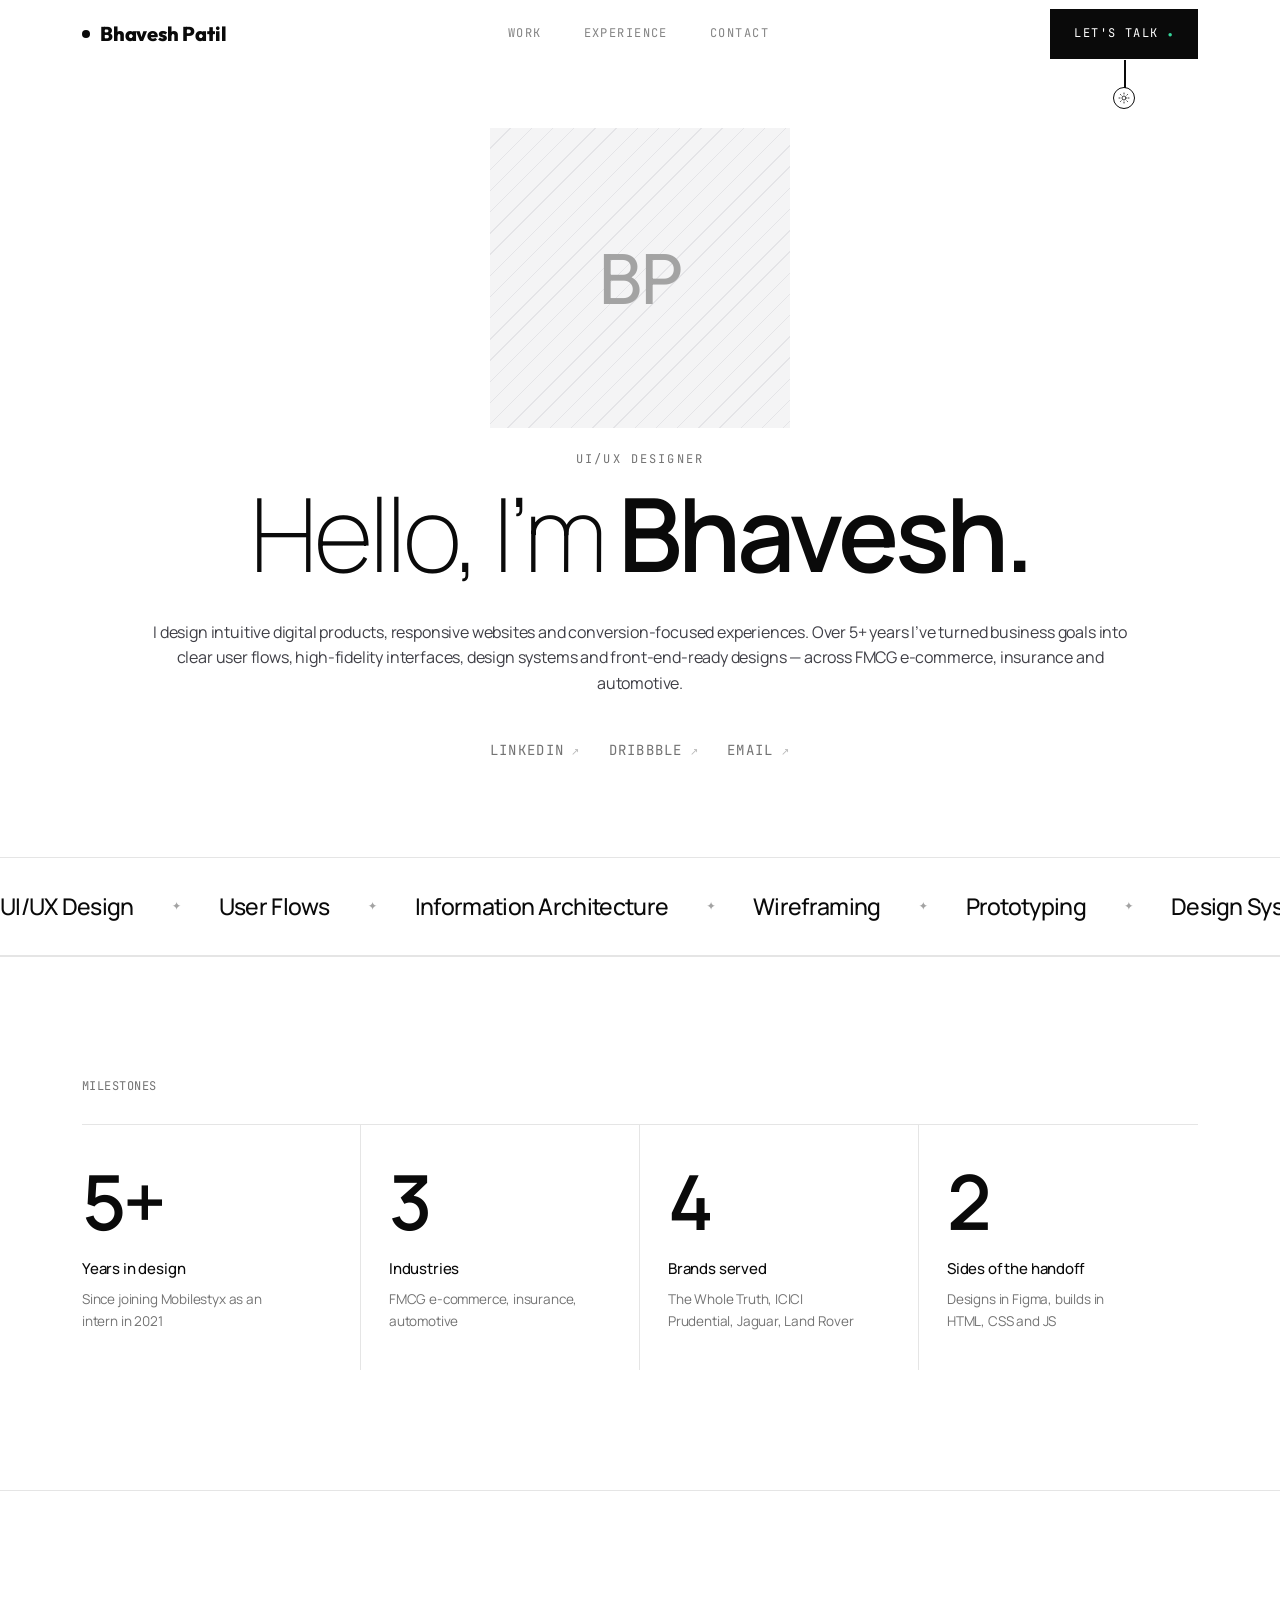
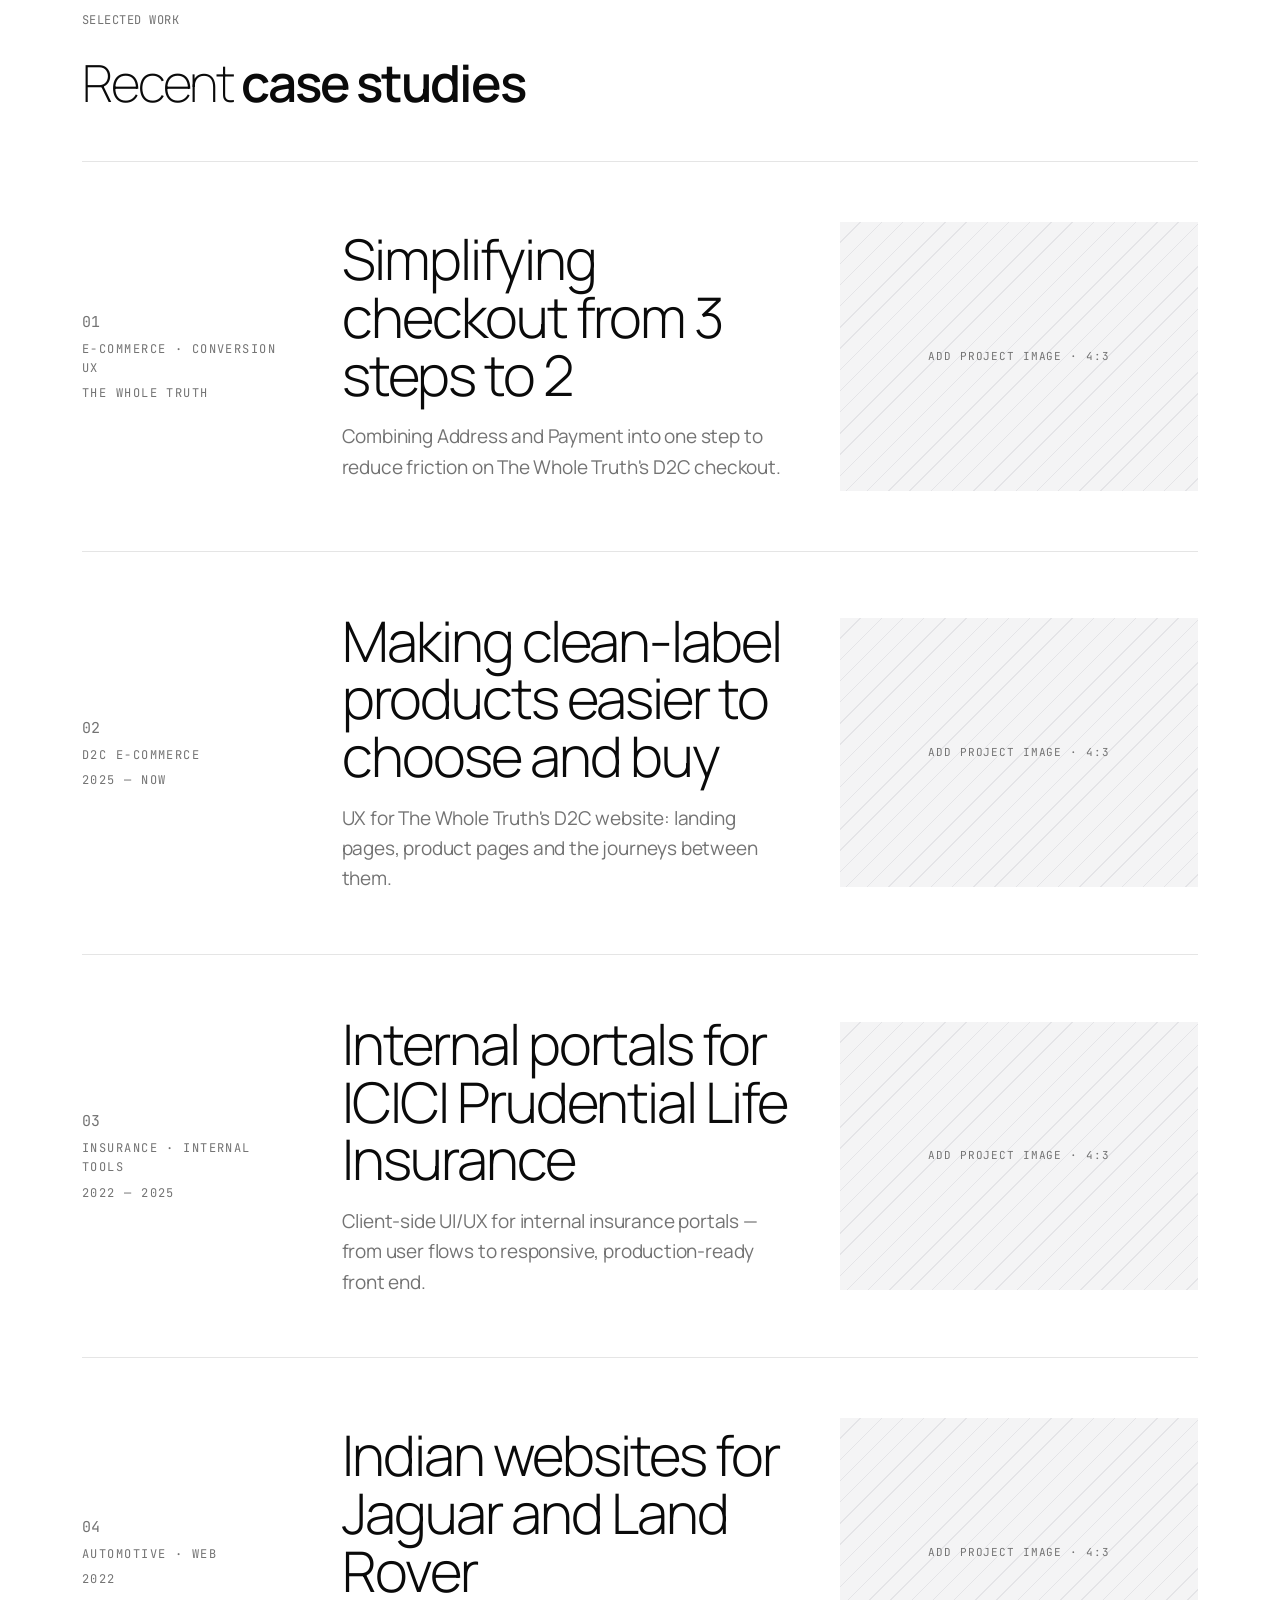
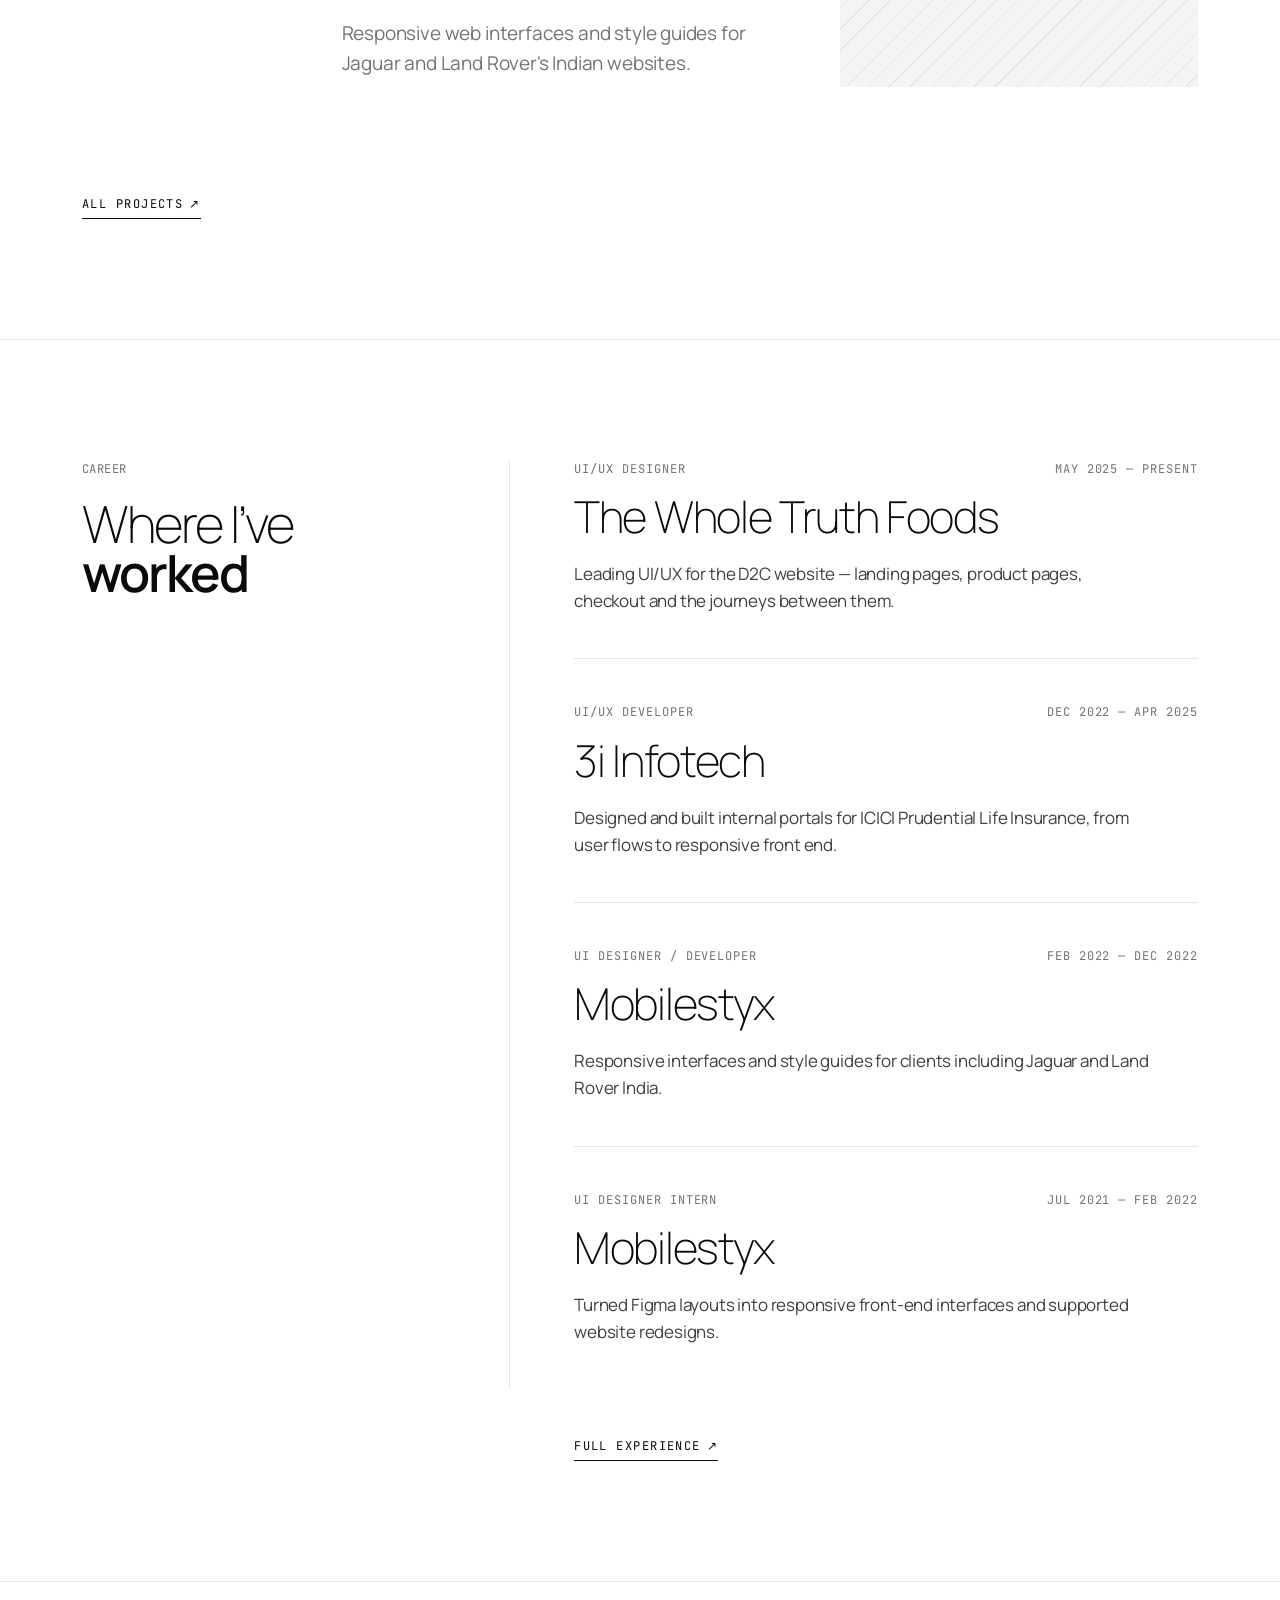
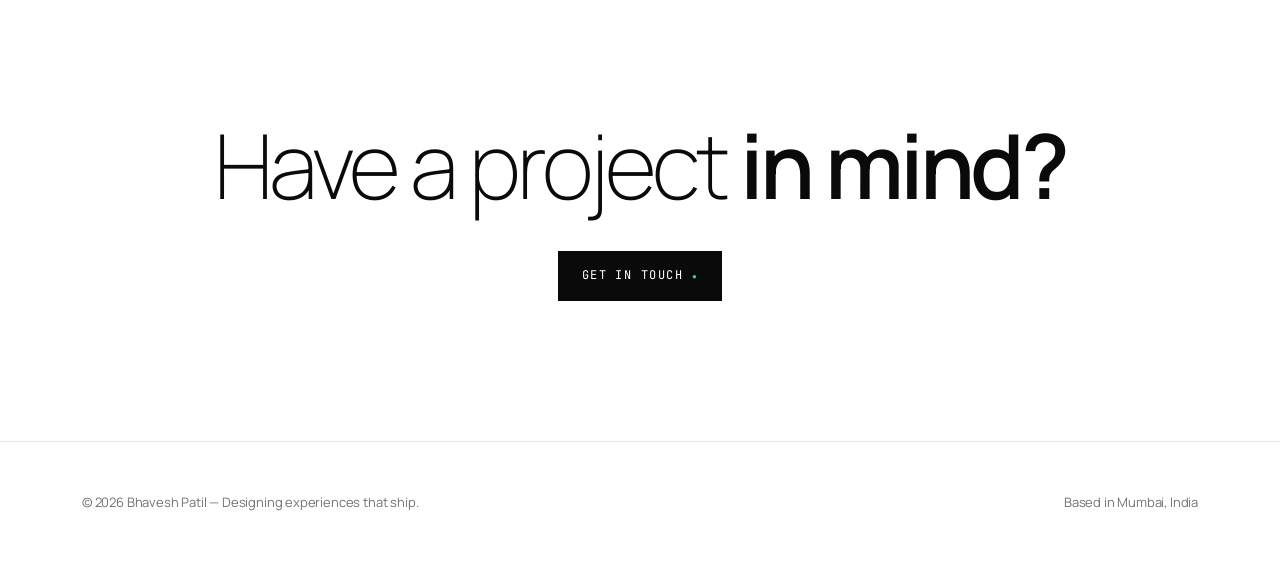
==== index.html @ f1c4344d "Add files via upload" ====
<!DOCTYPE html>
<html lang="en">
<head>
<meta charset="UTF-8"/>
<meta name="viewport" content="width=device-width, initial-scale=1, viewport-fit=cover"/>
<title>Bhavesh Patil — UI/UX Designer</title>
<meta name="description" content="UI/UX Designer with 5+ years designing websites, e-commerce and insurance platforms."/>
<link rel="stylesheet" href="styles.css"/>
<script>(function(){var t;try{t=localStorage.getItem("theme")}catch(e){}t=t||(matchMedia("(prefers-color-scheme: dark)").matches?"dark":"light");document.documentElement.setAttribute("data-theme",t)})();</script>
</head>
<body>
<header class="nav" id="nav">
  <div class="container nav-inner">
    <a href="index.html" class="brand"><span class="ring"></span>Bhavesh Patil</a>
    <nav class="nav-links" aria-label="Main"><a href="work.html">Work</a><a href="experience.html">Experience</a><a href="contact.html">Contact</a></nav>
    <div class="nav-right">
      <div class="cta-wrap">
        <a href="contact.html" class="nav-cta">Let's talk <span class="cta-dot">●</span></a>
        <button class="theme-pull" id="themeToggle" type="button" aria-label="Toggle dark mode">
          <svg class="i-sun" viewBox="0 0 24 24" aria-hidden="true"><circle cx="12" cy="12" r="4"/><path d="M12 2v2M12 20v2M4.9 4.9l1.4 1.4M17.7 17.7l1.4 1.4M2 12h2M20 12h2M4.9 19.1l1.4-1.4M17.7 6.3l1.4-1.4"/></svg>
          <svg class="i-moon" viewBox="0 0 24 24" aria-hidden="true"><path d="M21 12.6A9 9 0 1 1 11.4 3a7 7 0 0 0 9.6 9.6Z"/></svg>
        </button>
      </div>
      <button class="nav-toggle" id="navToggle" aria-label="Open menu"><span></span><span></span><span></span></button>
    </div>
  </div>
</header>
<div class="proj-hint" id="projHint" aria-hidden="true">View case study ↗</div>
<main>
<section class="hero">
  <div class="container">
    <figure class="portrait">
      <!-- Replace the placeholder with: <img src="assets/portrait.jpg" alt="Bhavesh Patil"/> -->
      <div class="ph mono" role="img" aria-label="Portrait placeholder">BP</div>
      <figcaption>UI/UX Designer</figcaption>
    </figure>
    <h1 class="hero-title">Hello, I&rsquo;m <b>Bhavesh.</b></h1>
    <p class="hero-intro">I design intuitive digital products, responsive websites and conversion-focused experiences. Over 5+ years I&rsquo;ve turned business goals into clear user flows, high-fidelity interfaces, design systems and front-end-ready designs — across FMCG e-commerce, insurance and automotive.</p>
    <div class="socials"><a href="https://www.linkedin.com/in/Bhavesh21" target="_blank" rel="noopener">LinkedIn</a><a href="https://dribbble.com/Bhavesh21" target="_blank" rel="noopener">Dribbble</a><a href="mailto:Bhaveshpatil7349@gmail.com">Email</a></div>
  </div>
</section>
<div class="marquee" aria-label="Skills"><div class="marquee-track"><span class="marquee-item">UI/UX Design<span class="star" aria-hidden="true">✦</span></span><span class="marquee-item">User Flows<span class="star" aria-hidden="true">✦</span></span><span class="marquee-item">Information Architecture<span class="star" aria-hidden="true">✦</span></span><span class="marquee-item">Wireframing<span class="star" aria-hidden="true">✦</span></span><span class="marquee-item">Prototyping<span class="star" aria-hidden="true">✦</span></span><span class="marquee-item">Design Systems<span class="star" aria-hidden="true">✦</span></span><span class="marquee-item">Responsive Web<span class="star" aria-hidden="true">✦</span></span><span class="marquee-item">E-commerce<span class="star" aria-hidden="true">✦</span></span><span class="marquee-item">Front-end Handoff<span class="star" aria-hidden="true">✦</span></span><span class="marquee-item">Stakeholder Collaboration<span class="star" aria-hidden="true">✦</span></span><span class="marquee-item" aria-hidden="true">UI/UX Design<span class="star" aria-hidden="true">✦</span></span><span class="marquee-item" aria-hidden="true">User Flows<span class="star" aria-hidden="true">✦</span></span><span class="marquee-item" aria-hidden="true">Information Architecture<span class="star" aria-hidden="true">✦</span></span><span class="marquee-item" aria-hidden="true">Wireframing<span class="star" aria-hidden="true">✦</span></span><span class="marquee-item" aria-hidden="true">Prototyping<span class="star" aria-hidden="true">✦</span></span><span class="marquee-item" aria-hidden="true">Design Systems<span class="star" aria-hidden="true">✦</span></span><span class="marquee-item" aria-hidden="true">Responsive Web<span class="star" aria-hidden="true">✦</span></span><span class="marquee-item" aria-hidden="true">E-commerce<span class="star" aria-hidden="true">✦</span></span><span class="marquee-item" aria-hidden="true">Front-end Handoff<span class="star" aria-hidden="true">✦</span></span><span class="marquee-item" aria-hidden="true">Stakeholder Collaboration<span class="star" aria-hidden="true">✦</span></span></div></div>
<section class="section" id="milestones">
  <div class="container">
    <span class="eyebrow">Milestones</span>
    <div class="ms-grid reveal">
      <div class="ms-item"><div class="ms-num">5+</div><div class="ms-label">Years in design</div><div class="ms-note">Since joining Mobilestyx as an intern in 2021</div></div>
      <div class="ms-item"><div class="ms-num">3</div><div class="ms-label">Industries</div><div class="ms-note">FMCG e-commerce, insurance, automotive</div></div>
      <div class="ms-item"><div class="ms-num">4</div><div class="ms-label">Brands served</div><div class="ms-note">The Whole Truth, ICICI Prudential, Jaguar, Land Rover</div></div>
      <div class="ms-item"><div class="ms-num">2</div><div class="ms-label">Sides of the handoff</div><div class="ms-note">Designs in Figma, builds in HTML, CSS and JS</div></div>
    </div>
  </div>
</section>
<section class="section" id="work">
  <div class="container">
    <span class="eyebrow">Selected work</span>
    <h2 class="section-title reveal">Recent <b>case studies</b></h2>
    <div class="proj-list">
<a class="proj reveal" href="case-twt-checkout.html">
  <div><div class="pi-num">01</div><div class="pi-tag">E-commerce · Conversion UX</div><div class="pi-tag">The Whole Truth</div></div>
  <div><h3 class="proj-title">Simplifying checkout from 3 steps to 2</h3><p class="proj-desc">Combining Address and Payment into one step to reduce friction on The Whole Truth's D2C checkout.</p></div>
  <div class="proj-media"><div class="ph">Add project image · 4:3</div></div>
</a>
<a class="proj reveal" href="case-the-whole-truth.html">
  <div><div class="pi-num">02</div><div class="pi-tag">D2C E-commerce</div><div class="pi-tag">2025 — Now</div></div>
  <div><h3 class="proj-title">Making clean-label products easier to choose and buy</h3><p class="proj-desc">UX for The Whole Truth's D2C website: landing pages, product pages and the journeys between them.</p></div>
  <div class="proj-media"><div class="ph">Add project image · 4:3</div></div>
</a>
<a class="proj reveal" href="case-icici-prudential.html">
  <div><div class="pi-num">03</div><div class="pi-tag">Insurance · Internal tools</div><div class="pi-tag">2022 — 2025</div></div>
  <div><h3 class="proj-title">Internal portals for ICICI Prudential Life Insurance</h3><p class="proj-desc">Client-side UI/UX for internal insurance portals — from user flows to responsive, production-ready front end.</p></div>
  <div class="proj-media"><div class="ph">Add project image · 4:3</div></div>
</a>
<a class="proj reveal" href="case-jaguar-land-rover.html">
  <div><div class="pi-num">04</div><div class="pi-tag">Automotive · Web</div><div class="pi-tag">2022</div></div>
  <div><h3 class="proj-title">Indian websites for Jaguar and Land Rover</h3><p class="proj-desc">Responsive web interfaces and style guides for Jaguar and Land Rover's Indian websites.</p></div>
  <div class="proj-media"><div class="ph">Add project image · 4:3</div></div>
</a></div>
    <a class="view-all" href="work.html">All projects</a>
  </div>
</section>

<section class="section" id="career">
  <div class="container split">
    <div class="split-side reveal"><span class="eyebrow" style="margin-bottom:20px">Career</span><h2 class="split-title">Where I&rsquo;ve <b>worked</b></h2></div>
    <div><div class="exp-list"><div class="exp reveal"><div class="exp-top"><span class="exp-role">UI/UX Designer</span><span class="exp-date">May 2025 — Present</span></div><h3 class="exp-co">The Whole Truth Foods</h3><p class="exp-sum">Leading UI/UX for the D2C website — landing pages, product pages, checkout and the journeys between them.</p></div><div class="exp reveal"><div class="exp-top"><span class="exp-role">UI/UX Developer</span><span class="exp-date">Dec 2022 — Apr 2025</span></div><h3 class="exp-co">3i Infotech</h3><p class="exp-sum">Designed and built internal portals for ICICI Prudential Life Insurance, from user flows to responsive front end.</p></div><div class="exp reveal"><div class="exp-top"><span class="exp-role">UI Designer / Developer</span><span class="exp-date">Feb 2022 — Dec 2022</span></div><h3 class="exp-co">Mobilestyx</h3><p class="exp-sum">Responsive interfaces and style guides for clients including Jaguar and Land Rover India.</p></div><div class="exp reveal"><div class="exp-top"><span class="exp-role">UI Designer Intern</span><span class="exp-date">Jul 2021 — Feb 2022</span></div><h3 class="exp-co">Mobilestyx</h3><p class="exp-sum">Turned Figma layouts into responsive front-end interfaces and supported website redesigns.</p></div></div><a class="view-all" href="experience.html">Full experience</a></div>
  </div>
</section>

<section class="cta-band">
  <div class="container">
    <h2 class="reveal">Have a project <b>in mind?</b></h2>
    <a href="contact.html" class="nav-cta">Get in touch <span class="cta-dot">●</span></a>
  </div>
</section>
</main>
<footer class="footer">
  <div class="container footer-bottom">
    <span>© <span id="year">2026</span> Bhavesh Patil — Designing experiences that ship.</span>
    <span>Based in Mumbai, India</span>
  </div>
</footer>
<script src="main.js"></script>
</body>
</html>
---- styles.css ----
/* ===== Fonts (self-hosted: Manrope, Outfit, JetBrains Mono) ===== */
@font-face{font-family:"Manrope";src:url("assets/fonts/manrope.woff2") format("woff2");font-weight:200 800;font-style:normal;font-display:swap}
@font-face{font-family:"Outfit";src:url("assets/fonts/outfit.woff2") format("woff2");font-weight:400 800;font-style:normal;font-display:swap}
@font-face{font-family:"JetBrains Mono";src:url("assets/fonts/jetbrains-mono.woff2") format("woff2");font-weight:400 500;font-style:normal;font-display:swap}

/* ===== Tokens ===== */
*,*::before,*::after{box-sizing:border-box;margin:0;padding:0}
:root{
  --bg:#ffffff;--fg:#0a0a0a;--muted:#737373;--muted-2:#a3a3a3;--line:#e5e5e5;--text-2:#3f3f46;
  --nav-bg:rgba(255,255,255,.75);--ph:#f4f4f5;--ph-2:#e4e4e7;
  --max:1180px;
  --sans:"Manrope",system-ui,-apple-system,"Segoe UI",sans-serif;
  --serif-italic:ui-serif,Georgia,"Times New Roman",serif;
  --display:"Outfit","Manrope",system-ui,sans-serif;
  --mono:"JetBrains Mono",ui-monospace,"SF Mono",Menlo,Consolas,monospace;
  --live:#34d399;
}
html[data-theme="dark"]{
  --bg:#0a0a0a;--fg:#f2f2f2;--muted:#a3a3a3;--muted-2:#737373;--line:#262626;--text-2:#d4d4d8;
  --nav-bg:rgba(10,10,10,.75);--ph:#171717;--ph-2:#262626;
}
html{scroll-behavior:smooth;-webkit-font-smoothing:antialiased}
body{background:var(--bg);color:var(--fg);font-family:var(--sans);font-size:16px;line-height:1.6;letter-spacing:-.011em;transition:background-color .3s,color .3s}
a{color:inherit;text-decoration:none}
img{display:block;max-width:100%}
::selection{background:var(--fg);color:var(--bg)}
:focus-visible{outline:2px solid var(--fg);outline-offset:3px}
.container{width:100%;max-width:var(--max);margin:0 auto;padding:0 32px}
.eyebrow{font-family:var(--mono);font-size:12px;letter-spacing:.04em;text-transform:uppercase;color:var(--muted);display:block;margin-bottom:28px}
.section{padding:120px 0;border-top:1px solid var(--line)}
.thin{font-weight:100}
.bold{font-weight:600}
.section-title{font-size:clamp(20px,4vw,52px);line-height:.95;font-weight:100;letter-spacing:-.04em}
.section-title b{font-weight:600}

/* ===== Nav ===== */
.nav{position:fixed;inset:0 0 auto 0;z-index:50;background:var(--nav-bg);backdrop-filter:saturate(180%) blur(14px);-webkit-backdrop-filter:saturate(180%) blur(14px);border-bottom:1px solid transparent;transition:border-color .3s}
.nav.scrolled{border-bottom-color:var(--line)}
.nav-inner{display:flex;align-items:center;justify-content:space-between;height:68px}
.brand{font-family:var(--display);font-weight:800;font-size:20px;letter-spacing:-.01em;display:flex;align-items:center;gap:10px}
.brand .ring{width:8px;height:8px;border-radius:50%;background:var(--fg)}
.nav-links{display:flex;gap:42px}
.nav-links a{position:relative;font-family:var(--mono);font-size:12px;letter-spacing:.12em;text-transform:uppercase;opacity:.5;transition:opacity .2s}
.nav-links a:hover{opacity:.8}
.nav-links a.active{opacity:1}
.nav-links a.active::after{content:"";position:absolute;left:0;right:0;bottom:-7px;height:1px;background:var(--fg)}
.nav-right{display:flex;align-items:center;gap:18px}
.cta-wrap{position:relative}
.nav-cta{font-family:var(--mono);font-size:12px;letter-spacing:.12em;text-transform:uppercase;background:var(--fg);color:var(--bg);padding:15px 24px;display:inline-flex;align-items:center;gap:9px;transition:opacity .2s}
.nav-cta:hover{opacity:.85}
.cta-dot{color:var(--live);font-size:8px;line-height:1}

/* Pull-string theme switch */
.theme-pull{position:absolute;top:100%;left:50%;transform:translateX(-50%);width:22px;height:22px;margin-top:28px;border-radius:50%;background:var(--bg);border:1px solid var(--fg);color:var(--fg);cursor:pointer;display:flex;align-items:center;justify-content:center;transition:transform .25s cubic-bezier(.34,1.56,.64,1),background-color .3s}
.theme-pull::before{content:"";position:absolute;bottom:100%;left:50%;width:1.5px;height:28px;background:var(--fg);transform-origin:bottom center;animation:swing 4.5s ease-in-out infinite}
.theme-pull:hover{transform:translateX(-50%) translateY(3px)}
.theme-pull.pulled{transform:translateX(-50%) translateY(9px)}
.theme-pull svg{position:absolute;width:12px;height:12px;fill:none;stroke:currentColor;stroke-width:1.6;stroke-linecap:round;transition:opacity .3s,transform .3s}
.theme-pull .i-moon{fill:currentColor;stroke:none;opacity:0;transform:scale(.4) rotate(-45deg)}
html[data-theme="dark"] .theme-pull .i-sun{opacity:0;transform:scale(.4) rotate(45deg)}
html[data-theme="dark"] .theme-pull .i-moon{opacity:1;transform:none}
@keyframes swing{0%,100%{transform:translateX(-50%) rotate(0)}50%{transform:translateX(-50%) rotate(3deg)}}

.nav-toggle{display:none;background:none;border:0;cursor:pointer;flex-direction:column;gap:5px;padding:6px}
.nav-toggle span{width:22px;height:1.5px;background:var(--fg);transition:.3s}

/* ===== Hero ===== */
.hero{padding:128px 0 96px;text-align:center}
.portrait{display:inline-block;width:300px;max-width:62vw}
.portrait .ph{aspect-ratio:1/1}
.portrait img{width:100%;aspect-ratio:1/1;object-fit:cover;filter:grayscale(1) contrast(1.04)}
.portrait figcaption{margin-top:22px;font-family:var(--mono);font-size:12px;text-transform:uppercase;letter-spacing:.18em;color:var(--muted)}
.hero-title{margin-top:14px;font-size:clamp(40px,8vw,104px);line-height:.95;font-weight:100;letter-spacing:-.04em}
.hero-title b{font-weight:600}
.hero-intro{margin:38px auto 0;max-width:1000px;font-size:16px;line-height:1.6;font-weight:400;color:var(--text-2)}
.socials{display:flex;gap:28px;justify-content:center;margin-top:42px;flex-wrap:wrap}
.socials a{font-family:var(--mono);font-size:14px;letter-spacing:.09em;text-transform:uppercase;color:var(--muted);transition:color .2s}
.socials a:hover{color:var(--fg)}
.socials a::after{content:" ↗";font-size:10px;opacity:.5}

/* ===== Marquee ===== */
.marquee{border-top:1px solid var(--line);border-bottom:1px solid var(--line);overflow:hidden;padding:30px 0}
.marquee-track{display:flex;width:max-content;animation:scroll 36s linear infinite}
.marquee:hover .marquee-track{animation-play-state:paused}
.marquee-item{font-size:clamp(14px,2vw,23px);font-weight:500;letter-spacing:-.03em;white-space:nowrap;display:flex;align-items:center}
.marquee-item .star{margin:0 38px;color:var(--muted-2);font-size:.5em}
@keyframes scroll{to{transform:translateX(-50%)}}

/* ===== Milestones ===== */
.ms-grid{display:grid;grid-template-columns:repeat(4,1fr);border-top:1px solid var(--line)}
.ms-item{padding:38px 28px 38px 0;border-right:1px solid var(--line)}
.ms-item+.ms-item{padding-left:28px}
.ms-item:last-child{border-right:0}
.ms-num{font-size:clamp(46px,6vw,76px);font-weight:600;letter-spacing:-.04em;line-height:1}
.ms-label{margin-top:18px;font-size:15px;font-weight:500}
.ms-note{margin-top:8px;font-size:13.5px;color:var(--muted);max-width:24ch}

/* ===== Project list ===== */
.proj-list{margin-top:54px;border-top:1px solid var(--line)}
.proj{display:grid;grid-template-columns:.62fr 1.32fr 1.05fr;gap:48px;align-items:center;padding:60px 0;border-bottom:1px solid var(--line);transition:opacity .35s}
.proj:last-child{border-bottom:0}
.proj-list:hover .proj{opacity:.35}
.proj-list .proj:hover{opacity:1}
.proj>*{min-width:0}
.pi-num{font-family:var(--mono);font-size:15px;color:var(--muted)}
.pi-tag{font-family:var(--mono);font-size:12px;letter-spacing:.12em;text-transform:uppercase;color:var(--muted);margin-top:6px}
.proj-title{font-size:clamp(30px,4.4vw,56px);font-weight:300;letter-spacing:-.035em;line-height:1.03}
.proj:hover .proj-title{text-decoration:underline;text-decoration-thickness:2px;text-underline-offset:8px}
.proj-desc{margin-top:18px;color:var(--muted);font-size:clamp(16px,1.7vw,19px);max-width:46ch}
.proj-media .ph{aspect-ratio:4/3}
.proj-media img{width:100%;aspect-ratio:4/3;object-fit:cover}
.view-all{display:inline-flex;margin-top:48px;font-family:var(--mono);font-size:12px;letter-spacing:.12em;text-transform:uppercase;border-bottom:1px solid var(--fg);padding-bottom:4px}
.view-all::after{content:" ↗";margin-left:6px}

/* Cursor hint */
.proj-hint{position:fixed;left:0;top:0;z-index:60;pointer-events:none;background:var(--fg);color:var(--bg);font-family:var(--mono);font-size:11px;letter-spacing:.1em;text-transform:uppercase;padding:10px 14px;opacity:0;transform:translate(-50%,-50%) scale(.8);transition:opacity .2s,transform .2s}
.proj-hint.on{opacity:1;transform:translate(-50%,-50%) scale(1)}

/* ===== Placeholder media ===== */
.ph{width:100%;background:repeating-linear-gradient(135deg,var(--ph) 0 14px,var(--ph-2) 14px 15px);display:flex;align-items:center;justify-content:center;color:var(--muted);font-family:var(--mono);font-size:11px;letter-spacing:.08em;text-transform:uppercase;text-align:center;padding:16px}
.ph.mono{font-family:var(--display);font-size:72px;font-weight:200;letter-spacing:-.04em;text-transform:none;color:var(--muted-2)}

/* ===== Career / two-column ===== */
.split{display:grid;grid-template-columns:.62fr 1fr;gap:0;align-items:start}
.split-title{margin-top:4px;font-size:clamp(20px,4vw,52px);font-weight:100;letter-spacing:-.04em;line-height:.95}
.split-title b{font-weight:600}
.split-side{position:sticky;top:112px;align-self:start;padding-right:64px}
.exp-list{display:flex;flex-direction:column;border-left:1px solid var(--line);padding-left:64px}
.exp{padding:44px 0;border-top:1px solid var(--line)}
.exp-list>:first-child{border-top:0;padding-top:0}
.exp-list+.view-all{margin-left:65px}
.exp-top{display:flex;justify-content:space-between;align-items:flex-start;gap:20px;font-family:var(--mono);font-size:12px;letter-spacing:.08em;text-transform:uppercase;color:var(--muted)}
.exp-role{color:var(--muted)}
.exp-date{white-space:nowrap;text-align:right;flex-shrink:0}
.exp-co{margin-top:10px;font-size:clamp(28px,3.6vw,44px);font-weight:200;letter-spacing:-.03em;line-height:1.25}
.exp-sum{margin-top:16px;font-size:17px;line-height:1.6;color:var(--text-2);max-width:58ch}
.exp ul{margin-top:16px;list-style:none;display:grid;gap:10px;max-width:58ch}
.exp li{position:relative;padding-left:22px;color:var(--text-2);font-size:17px;line-height:1.6}
.exp li::before{content:"";position:absolute;left:0;top:.8em;width:10px;height:1px;background:var(--muted)}

.chips{display:flex;flex-wrap:wrap;gap:10px;padding:44px 0;border-top:1px solid var(--line)}
.chips h3{width:100%;font-family:var(--mono);font-size:12px;letter-spacing:.08em;text-transform:uppercase;font-weight:400;color:var(--muted);margin-bottom:10px}
.chip{border:1px solid var(--line);padding:8px 14px;font-size:14px}

/* ===== Outside grid ===== */
.hob-grid{display:grid;grid-template-columns:repeat(3,1fr);gap:24px;margin-top:54px}
.hob .ph{aspect-ratio:4/5}
.hob p{margin-top:14px;font-size:15px;font-weight:500}
.hob span{display:block;font-size:13.5px;color:var(--muted);font-weight:400}

/* ===== Contact ===== */
.c-row{display:flex;justify-content:space-between;align-items:baseline;gap:24px;padding:32px 0;border-top:1px solid var(--line)}
.c-row>:last-child{text-align:right}
.c-label{flex-shrink:0;font-family:var(--mono);font-size:12px;letter-spacing:.08em;text-transform:uppercase;color:var(--muted)}
.c-value{font-size:clamp(18px,2vw,24px);font-weight:500;letter-spacing:-.01em;word-break:break-word}
a.c-value{transition:opacity .2s}
a.c-value:hover{opacity:.6}
.copy-btn{margin-left:14px;font-family:var(--mono);font-size:11px;letter-spacing:.08em;text-transform:uppercase;background:none;border:1px solid var(--line);color:var(--muted);padding:5px 9px;cursor:pointer;vertical-align:middle}
.copy-btn:hover{color:var(--fg);border-color:var(--fg)}

.cta-band{padding:140px 0;border-top:1px solid var(--line);text-align:center}
.cta-band h2{font-size:clamp(40px,7vw,92px);font-weight:100;letter-spacing:-.045em;line-height:.95}
.cta-band h2 b{font-weight:600}
.cta-band .nav-cta{margin-top:44px}

/* ===== Page header (inner pages) ===== */
.page-head{padding:170px 0 90px}
.page-head h1{font-size:clamp(40px,8vw,104px);font-weight:100;letter-spacing:-.04em;line-height:.95}
.page-head h1 b{font-weight:600}
.page-head p{margin-top:28px;max-width:60ch;color:var(--text-2);font-size:16px}

/* ===== Case study ===== */
.case-wrap{padding:140px 0 60px}
.case-back{font-family:var(--mono);font-size:13px;color:var(--muted)}
.case-back:hover{color:var(--fg)}
.case-tag{display:block;margin-top:50px;font-family:var(--mono);font-size:12px;letter-spacing:.05em;text-transform:uppercase;color:var(--muted)}
.case-title{margin-top:24px;font-size:clamp(36px,6vw,76px);font-weight:600;letter-spacing:-.04em;line-height:1.02;max-width:18ch}
.case-sub{margin-top:24px;font-family:var(--serif-italic);font-style:italic;font-size:clamp(24px,2.8vw,34px);line-height:1.3;color:var(--muted);max-width:40ch}
.case-facts{display:grid;grid-template-columns:repeat(4,1fr);margin-top:64px;border-top:1px solid var(--line)}
.case-fact{padding:24px 20px 24px 0;border-right:1px solid var(--line)}
.case-fact+.case-fact{padding-left:20px}
.case-fact:last-child{border-right:0}
.cf-label{font-family:var(--mono);font-size:11px;letter-spacing:.05em;text-transform:uppercase;color:var(--muted-2)}
.cf-val{margin-top:8px;font-size:15px;font-weight:500}
.case-cover{margin-top:24px}
.case-cover .ph{aspect-ratio:16/9}
.case-body{display:grid;grid-template-columns:.8fr 2fr;gap:48px;padding:72px 0;border-top:1px solid var(--line)}
.case-body h2{font-size:22px;font-weight:600;letter-spacing:-.02em}
.prose{max-width:66ch;color:var(--text-2);font-size:17px;line-height:1.7}
.prose p+p,.prose p+ul,.prose ul+p{margin-top:18px}
.prose ul{list-style:none;display:grid;gap:10px}
.prose li{position:relative;padding-left:22px}
.prose li::before{content:"";position:absolute;left:0;top:.8em;width:10px;height:1px;background:var(--muted)}
.prose .todo{display:block;border:1px dashed var(--muted-2);padding:14px 16px;font-family:var(--mono);font-size:12.5px;color:var(--muted);line-height:1.6}
.case-gallery{display:grid;grid-template-columns:1fr 1fr;gap:24px;padding-bottom:72px}
.case-gallery .ph{aspect-ratio:4/3}
.case-next{display:block;padding:80px 0;border-top:1px solid var(--line)}
.case-next span{font-family:var(--mono);font-size:12px;letter-spacing:.06em;text-transform:uppercase;color:var(--muted)}
.case-next strong{display:block;margin-top:12px;font-size:clamp(28px,4.4vw,56px);font-weight:600;letter-spacing:-.04em;line-height:1}
.case-next:hover strong{opacity:.6}

/* ===== Footer ===== */
.footer{border-top:1px solid var(--line);padding:50px 0}
.footer-bottom{display:flex;justify-content:space-between;gap:20px;font-size:13px;color:var(--muted);flex-wrap:wrap}

/* ===== Reveal ===== */
.reveal{opacity:0;transform:translateY(16px);transition:opacity .7s ease,transform .7s ease}
.reveal.in{opacity:1;transform:none}
@media (prefers-reduced-motion:reduce){
  .reveal{opacity:1;transform:none;transition:none}
  .marquee-track,.theme-pull::before{animation:none}
  html{scroll-behavior:auto}
}

/* ===== Responsive ===== */
@media (max-width:960px){
  .proj{grid-template-columns:1fr;gap:20px;padding:44px 0}
  .proj-list:hover .proj{opacity:1}
  .split,.case-body{grid-template-columns:1fr;gap:28px}
  .split{gap:20px}
  .split-side{position:static;padding-right:0;margin-bottom:20px}
  .exp-list{border-left:0;padding-left:0}
  .exp-list+.view-all{margin-left:0}
  .proj-title{font-size:clamp(28px,6vw,44px)}
  .ms-grid,.case-facts{grid-template-columns:1fr 1fr}
  .ms-item:nth-child(2n),.case-fact:nth-child(2n){border-right:0}
  .ms-item:nth-child(n+3),.case-fact:nth-child(n+3){border-top:1px solid var(--line)}
  .ms-item:nth-child(odd),.case-fact:nth-child(odd){padding-left:0}
  .hob-grid{grid-template-columns:1fr 1fr}
  .proj-hint{display:none}
}
@media (max-width:760px){
  .container{padding:0 20px}
  .section{padding:84px 0}
  .nav-toggle{display:flex}
  .nav-links{position:fixed;top:68px;left:0;right:0;flex-direction:column;gap:0;background:var(--bg);border-bottom:1px solid var(--line);padding:8px 20px 20px;transform:translateY(-8px);opacity:0;pointer-events:none;transition:.25s}
  .nav-links a{padding:14px 0;border-bottom:1px solid var(--line);opacity:.8}
  .nav-links a.active::after{display:none}
  body.menu-open .nav-links{opacity:1;transform:none;pointer-events:auto}
  body.menu-open .nav-toggle span:nth-child(1){transform:translateY(6.5px) rotate(45deg)}
  body.menu-open .nav-toggle span:nth-child(2){opacity:0}
  body.menu-open .nav-toggle span:nth-child(3){transform:translateY(-6.5px) rotate(-45deg)}
  .nav-cta{padding:12px 16px}
  .exp-top{flex-direction:column;gap:6px}
  .exp-date{text-align:left}
  .c-row{flex-direction:column;gap:6px}
  .c-row>:last-child{text-align:left}
  .section{padding:80px 0}
  .container{padding:0 22px}
  .hob-grid,.case-gallery{grid-template-columns:1fr}
}

/* =====================================================================
   Long-form case study extension (.cs-*)
   Used by case-twt-checkout.html. Scoped so existing pages are unaffected.
   ===================================================================== */
.cs{padding-top:140px}
.cs-hero{padding-bottom:40px}
.cs-hero .case-title{max-width:none}
.cs-sec{padding:120px 0;border-top:1px solid var(--line)}
.cs-sec .case-body{padding:0;border-top:0;align-items:end}
.cs-sec .case-body+*{margin-top:72px}
.cs-sec .case-body{grid-template-columns:1.1fr 1fr;gap:64px}
.case-body h2.cs-h{font-size:clamp(32px,4.6vw,60px);font-weight:100;letter-spacing:-.04em}
.cs-h{font-size:clamp(32px,4.6vw,60px);font-weight:100;letter-spacing:-.04em;line-height:1;max-width:16ch}
.cs-h b{font-weight:600}
.cs-intro{display:grid;grid-template-columns:.9fr 1.1fr;gap:64px;align-items:end}
.cs-intro .prose{justify-self:end}
.cs-intro+*{margin-top:72px}
.cs-ph-note{font-family:var(--mono);font-size:11px;letter-spacing:.06em;color:var(--muted);margin-top:14px}

/* Browser + phone frames for screenshots */
.cs-browser{border:1px solid var(--line);background:var(--bg)}
.cs-browser-bar{display:flex;align-items:center;gap:7px;padding:12px 14px;border-bottom:1px solid var(--line)}
.cs-browser-bar i{width:9px;height:9px;border-radius:50%;border:1px solid var(--muted-2)}
.cs-browser-bar span{margin-left:14px;flex:1;max-width:340px;font-family:var(--mono);font-size:11px;color:var(--muted);border:1px solid var(--line);padding:5px 12px}
.cs-browser .ph{aspect-ratio:16/10}
.cs-browser img{width:100%;height:auto}
.cs-hero-shot{margin-top:72px}
.cs-phones{display:grid;grid-template-columns:repeat(4,1fr);gap:28px}
.cs-phone{border:1px solid var(--line);border-radius:30px;padding:10px;background:var(--bg)}
.cs-phone .ph{aspect-ratio:9/19.5;border-radius:22px}
.cs-phone img{border-radius:22px;width:100%}
.cs-phone-cap{margin-top:16px;font-size:14px;font-weight:500;text-align:center}

/* Flow diagrams */
.cs-flow{display:flex;align-items:center;flex-wrap:wrap;gap:0;border-top:1px solid var(--line);border-bottom:1px solid var(--line);padding:44px 0}
.cs-node{font-size:clamp(18px,2.4vw,30px);font-weight:600;letter-spacing:-.03em;line-height:1.1}
.cs-node small{display:block;font-family:var(--mono);font-size:11px;letter-spacing:.06em;text-transform:uppercase;color:var(--muted);font-weight:400;margin-bottom:8px}
.cs-arrow{flex:1;min-width:36px;height:1px;background:var(--line);margin:0 24px;position:relative}
.cs-arrow::after{content:"";position:absolute;right:0;top:-3.5px;border:4px solid transparent;border-left:6px solid var(--muted-2);border-right:0}
.cs-flow.reveal .cs-arrow{transform:scaleX(0);transform-origin:left;transition:transform .6s ease .25s}
.cs-flow.reveal.in .cs-arrow{transform:none}
.cs-node.is-key{background:var(--fg);color:var(--bg);padding:14px 20px}
.cs-node.is-key small{color:var(--muted-2)}

/* Before / After */
.cs-ba{display:grid;grid-template-columns:1fr auto 1fr;gap:48px;align-items:start}
.cs-ba .cs-big{align-self:center}
.cs-ba-col{border-top:1px solid var(--line);padding-top:24px}
.cs-ba-col h3{font-family:var(--mono);font-size:12px;letter-spacing:.06em;text-transform:uppercase;color:var(--muted);font-weight:400}
.cs-ba-col .cnt{font-size:22px;font-weight:600;letter-spacing:-.02em;margin-top:6px}
.cs-vflow{list-style:none;margin-top:28px;display:grid;gap:0}
.cs-vflow li{font-size:18px;font-weight:500;padding:14px 0;border-bottom:1px solid var(--line);display:flex;justify-content:space-between;gap:16px}
.cs-vflow li::after{content:"↓";color:var(--muted-2)}
.cs-vflow li:last-child::after{content:"✓"}
.cs-vflow li.is-key{font-weight:700}
.cs-big{font-size:clamp(72px,13vw,180px);font-weight:100;letter-spacing:-.06em;line-height:.9;text-align:center;white-space:nowrap}
.cs-big b{font-weight:600}

/* Numbered rows (goals, learnings) */
.cs-grid4{display:grid;grid-template-columns:repeat(4,1fr);border-top:1px solid var(--line)}
.cs-grid4>div{padding:36px 28px 40px 0;border-right:1px solid var(--line)}
.cs-grid4>div+div{padding-left:28px}
.cs-grid4>div:last-child{border-right:0}
.cs-num{font-family:var(--mono);font-size:13px;color:var(--muted)}
.cs-grid4 h3{margin-top:36px;font-size:20px;font-weight:600;letter-spacing:-.02em;line-height:1.15}
.cs-grid4 p{margin-top:10px;font-size:15px;color:var(--muted)}

/* Quote comparison */
.cs-quote{font-size:clamp(26px,3.6vw,46px);font-weight:300;letter-spacing:-.035em;line-height:1.12;max-width:24ch}
.cs-compare{display:grid;grid-template-columns:1fr 1fr;border-top:1px solid var(--line)}
.cs-compare>div{padding:44px 40px 48px 0}
.cs-compare>div+div{padding-left:40px;border-left:1px solid var(--line)}
.cs-compare .lbl{font-family:var(--mono);font-size:12px;letter-spacing:.06em;text-transform:uppercase;color:var(--muted)}
.cs-compare .cs-quote{margin-top:22px}
.cs-compare .old .cs-quote{color:var(--muted);font-weight:200}

/* Step list (new experience) */
.cs-steps{display:grid;grid-template-columns:1fr 1.4fr auto;gap:0;border-top:1px solid var(--line);border-bottom:1px solid var(--line)}
.cs-step{padding:36px 32px 36px 0}
.cs-step+.cs-step{padding-left:32px;border-left:1px solid var(--line)}
.cs-step h3{margin-top:14px;font-size:24px;font-weight:600;letter-spacing:-.03em}
.cs-step p,.cs-step li{font-size:15px;color:var(--muted)}
.cs-step p{margin-top:8px}
.cs-step ul{list-style:none;margin-top:10px;display:grid;gap:4px}
.cs-step ul li::before{content:"+ ";color:var(--muted-2)}
.cs-step.final{display:flex;align-items:center}
.cs-step.final span{background:var(--fg);color:var(--bg);font-family:var(--mono);font-size:12px;letter-spacing:.12em;text-transform:uppercase;padding:16px 22px;white-space:nowrap}
.cs-duo{display:grid;grid-template-columns:1fr 1fr;gap:28px;margin-top:28px}
.cs-duo .ph{aspect-ratio:4/3}

/* Decisions: alternating rows */
.cs-dec{display:grid;grid-template-columns:.8fr 1.2fr;gap:64px;align-items:center;padding:64px 0;border-top:1px solid var(--line)}
.cs-dec:nth-child(even){grid-template-columns:1.2fr .8fr}
.cs-dec:nth-child(even) .cs-dec-text{order:2}
.cs-dec h3{margin-top:18px;font-size:clamp(24px,2.8vw,34px);font-weight:600;letter-spacing:-.035em;line-height:1.08}
.cs-dec p{margin-top:14px;color:var(--text-2);max-width:40ch}
.cs-dec .ph{aspect-ratio:4/3}

/* Metrics */
.cs-flag{display:inline-flex;align-items:center;gap:8px;font-family:var(--mono);font-size:11px;letter-spacing:.06em;text-transform:uppercase;border:1px dashed var(--muted);color:var(--muted);padding:6px 10px}
.cs-metrics{display:grid;grid-template-columns:repeat(4,1fr);border-top:1px solid var(--line);border-bottom:1px solid var(--line);margin-top:28px}
.cs-metric{padding:36px 24px 40px 0;border-right:1px solid var(--line)}
.cs-metric+.cs-metric{padding-left:24px}
.cs-metric:last-child{border-right:0}
.cs-metric .k{font-family:var(--mono);font-size:11px;letter-spacing:.06em;text-transform:uppercase;color:var(--muted)}
.cs-metric .d{margin-top:28px;font-size:clamp(44px,5.2vw,68px);font-weight:600;letter-spacing:-.05em;line-height:1}
.cs-metric .d small{font-size:.38em;font-weight:500;letter-spacing:-.02em;margin-left:4px}
.cs-metric .ft{margin-top:14px;font-size:15px;color:var(--text-2)}
.cs-metric .ft s{color:var(--muted);text-decoration:none}
.cs-note{margin-top:20px;font-size:13.5px;color:var(--muted);max-width:70ch}

/* Conversion bars */
.cs-bars{display:grid;gap:30px}
.cs-bar-row{display:grid;grid-template-columns:90px 1fr 110px;gap:24px;align-items:center}
.cs-bar-row .lb{font-family:var(--mono);font-size:12px;letter-spacing:.06em;text-transform:uppercase;color:var(--muted)}
.cs-track{height:56px;background:var(--ph);position:relative;overflow:hidden}
.cs-fill{position:absolute;inset:0 auto 0 0;width:var(--w);background:var(--muted-2);transition:width 1.1s cubic-bezier(.2,.7,.2,1)}
.cs-bar-row.after .cs-fill{background:var(--fg)}
.cs-bars.reveal:not(.in) .cs-fill{width:0}
.cs-bar-row .v{font-size:40px;font-weight:600;letter-spacing:-.04em;text-align:right}
.cs-bar-row.before .v{font-weight:200}
.cs-delta{display:flex;justify-content:space-between;align-items:baseline;flex-wrap:wrap;gap:16px;border-top:1px solid var(--line);padding-top:24px;margin-top:8px}
.cs-delta strong{font-size:clamp(48px,7vw,96px);font-weight:600;letter-spacing:-.05em;line-height:1}

/* Journey */
.cs-journey{display:grid;grid-template-columns:repeat(7,1fr);border-top:1px solid var(--line);border-bottom:1px solid var(--line)}
.cs-journey>div{padding:28px 14px 30px;border-right:1px solid var(--line);position:relative}
.cs-journey>div:first-child{padding-left:0}
.cs-journey>div:last-child{border-right:0}
.cs-journey .s{font-family:var(--mono);font-size:11px;letter-spacing:.06em;text-transform:uppercase;color:var(--muted)}
.cs-journey .t{margin-top:22px;font-size:15px;font-weight:600;line-height:1.25}
.cs-journey .is-key{background:var(--fg);color:var(--bg);padding-left:14px}
.cs-journey .is-key .s{color:var(--muted-2)}
.cs-journey .is-also .t::after{content:" ●";font-size:8px;vertical-align:middle;color:var(--muted)}
.cs-legend{margin-top:16px;font-size:13px;color:var(--muted)}

/* Beyond checkout */
.cs-more{border-top:1px solid var(--line)}
.cs-more>div{display:grid;grid-template-columns:60px 1fr 1.6fr;gap:24px;padding:28px 0;border-bottom:1px solid var(--line);align-items:baseline}
.cs-more h3{font-size:20px;font-weight:600;letter-spacing:-.02em}
.cs-more p{color:var(--muted);font-size:15px;max-width:52ch}

/* Role */
.cs-role .c-row{grid-template-columns:260px 1fr}
.cs-role .c-value{max-width:40ch;font-size:17px;font-weight:400;color:var(--text-2);letter-spacing:-.01em}

/* Process */
.cs-process{list-style:none;display:grid;grid-template-columns:repeat(7,1fr);position:relative}
.cs-process::before{content:"";position:absolute;left:0;right:0;top:5px;height:1px;background:var(--line)}
.cs-process li{position:relative;padding:32px 12px 0 0}
.cs-process li::before{content:"";position:absolute;left:0;top:0;width:11px;height:11px;border-radius:50%;background:var(--bg);border:1px solid var(--fg)}
.cs-process li:last-child::before{background:var(--fg)}
.cs-process b{display:block;font-size:15px;font-weight:600}
.cs-process span{display:block;margin-top:6px;font-size:13.5px;color:var(--muted);line-height:1.45}

/* Learnings */
.cs-learn>div{display:grid;grid-template-columns:60px 1.3fr 1fr;gap:32px;padding:48px 0;border-top:1px solid var(--line);align-items:baseline}
.cs-learn h3{font-size:clamp(24px,3vw,38px);font-weight:300;letter-spacing:-.035em;line-height:1.1}
.cs-learn p{color:var(--muted);font-size:15.5px}

/* Final statement */
.cs-final{padding:160px 0 80px;border-top:1px solid var(--line);text-align:center}
.cs-final h2{font-size:clamp(56px,11vw,150px);font-weight:100;letter-spacing:-.055em;line-height:.9}
.cs-final h2 b{font-weight:600}
.cs-final .sub{margin-top:36px;font-size:clamp(18px,2vw,22px);color:var(--text-2)}
.cs-final ul{list-style:none;display:flex;flex-wrap:wrap;justify-content:center;gap:10px;margin-top:36px}
.cs-final li{border:1px solid var(--line);padding:9px 16px;font-size:14px}
.cs-final .cs-browser{margin-top:80px;text-align:left}

@media (max-width:960px){
  .cs-sec .case-body{grid-template-columns:1fr;gap:28px}
  .cs-intro{grid-template-columns:1fr;gap:28px}
  .cs-intro .prose{justify-self:start}
  .cs-ba{grid-template-columns:1fr;gap:36px}
  .cs-big{order:-1}
  .cs-grid4,.cs-metrics{grid-template-columns:1fr 1fr}
  .cs-grid4>div:nth-child(2n),.cs-metric:nth-child(2n){border-right:0}
  .cs-grid4>div:nth-child(odd),.cs-metric:nth-child(odd){padding-left:0}
  .cs-grid4>div:nth-child(n+3),.cs-metric:nth-child(n+3){border-top:1px solid var(--line)}
  .cs-steps{grid-template-columns:1fr}
  .cs-step,.cs-step+.cs-step{padding:28px 0;border-left:0}
  .cs-step+.cs-step{border-top:1px solid var(--line)}
  .cs-dec,.cs-dec:nth-child(even){grid-template-columns:1fr;gap:28px}
  .cs-dec:nth-child(even) .cs-dec-text{order:0}
  .cs-phones{grid-template-columns:repeat(4,minmax(200px,1fr));overflow-x:auto;scroll-snap-type:x mandatory;padding-bottom:12px}
  .cs-phone{scroll-snap-align:start}
  .cs-journey{grid-template-columns:repeat(4,1fr)}
  .cs-journey>div:nth-child(4){border-right:0}
  .cs-journey>div:nth-child(n+5){border-top:1px solid var(--line)}
  .cs-journey>div:nth-child(5){padding-left:0}
  .cs-process{grid-template-columns:1fr;gap:26px;padding-left:28px}
  .cs-process::before{left:5px;right:auto;top:0;bottom:0;width:1px;height:auto}
  .cs-process li{padding:0}
  .cs-process li::before{left:-28px;top:5px}
  .cs-learn>div{grid-template-columns:40px 1fr;gap:16px 20px}
  .cs-learn p{grid-column:2}
}
@media (max-width:760px){
  .cs-sec{padding:84px 0}
  .cs-flow{flex-direction:column;align-items:flex-start;gap:0;padding:28px 0}
  .cs-arrow{width:1px;height:26px;flex:none;min-width:0;margin:12px 0 12px 4px}
  .cs-arrow::after{right:auto;left:-3.5px;top:auto;bottom:0;border:4px solid transparent;border-top:6px solid var(--muted-2);border-bottom:0}
  .cs-flow.reveal .cs-arrow{transform:scaleY(0);transform-origin:top}
  .cs-compare{grid-template-columns:1fr}
  .cs-compare>div,.cs-compare>div+div{padding:32px 0;border-left:0}
  .cs-compare>div+div{border-top:1px solid var(--line)}
  .cs-duo{grid-template-columns:1fr}
  .cs-grid4,.cs-metrics{grid-template-columns:1fr}
  .cs-grid4>div,.cs-grid4>div+div,.cs-metric,.cs-metric+.cs-metric{padding:28px 0;border-right:0}
  .cs-grid4>div+div,.cs-metric+.cs-metric{border-top:1px solid var(--line)}
  .cs-grid4 h3{margin-top:14px}
  .cs-metric .d{margin-top:14px}
  .cs-bar-row{grid-template-columns:1fr auto;gap:10px 16px}
  .cs-bar-row .cs-track{grid-column:1/-1;grid-row:2;height:40px}
  .cs-bar-row .v{font-size:30px}
  .cs-journey{grid-template-columns:1fr 1fr}
  .cs-journey>div,.cs-journey>div:first-child,.cs-journey>div:nth-child(5){padding:20px 12px}
  .cs-journey>div:nth-child(odd){border-right:1px solid var(--line)}
  .cs-journey>div:nth-child(even){border-right:0}
  .cs-journey>div:nth-child(n+3){border-top:1px solid var(--line)}
  .cs-more>div{grid-template-columns:40px 1fr;gap:8px 16px}
  .cs-more p{grid-column:2}
  .cs-role .c-row{grid-template-columns:1fr}
  .cs-browser-bar span{display:none}
  .cs-final{padding:110px 0 60px}
}
@media (prefers-reduced-motion:reduce){
  .cs-fill,.cs-flow .cs-arrow{transition:none}
  .cs-bars.reveal:not(.in) .cs-fill{width:var(--w)}
  .cs-flow.reveal .cs-arrow{transform:none}
}
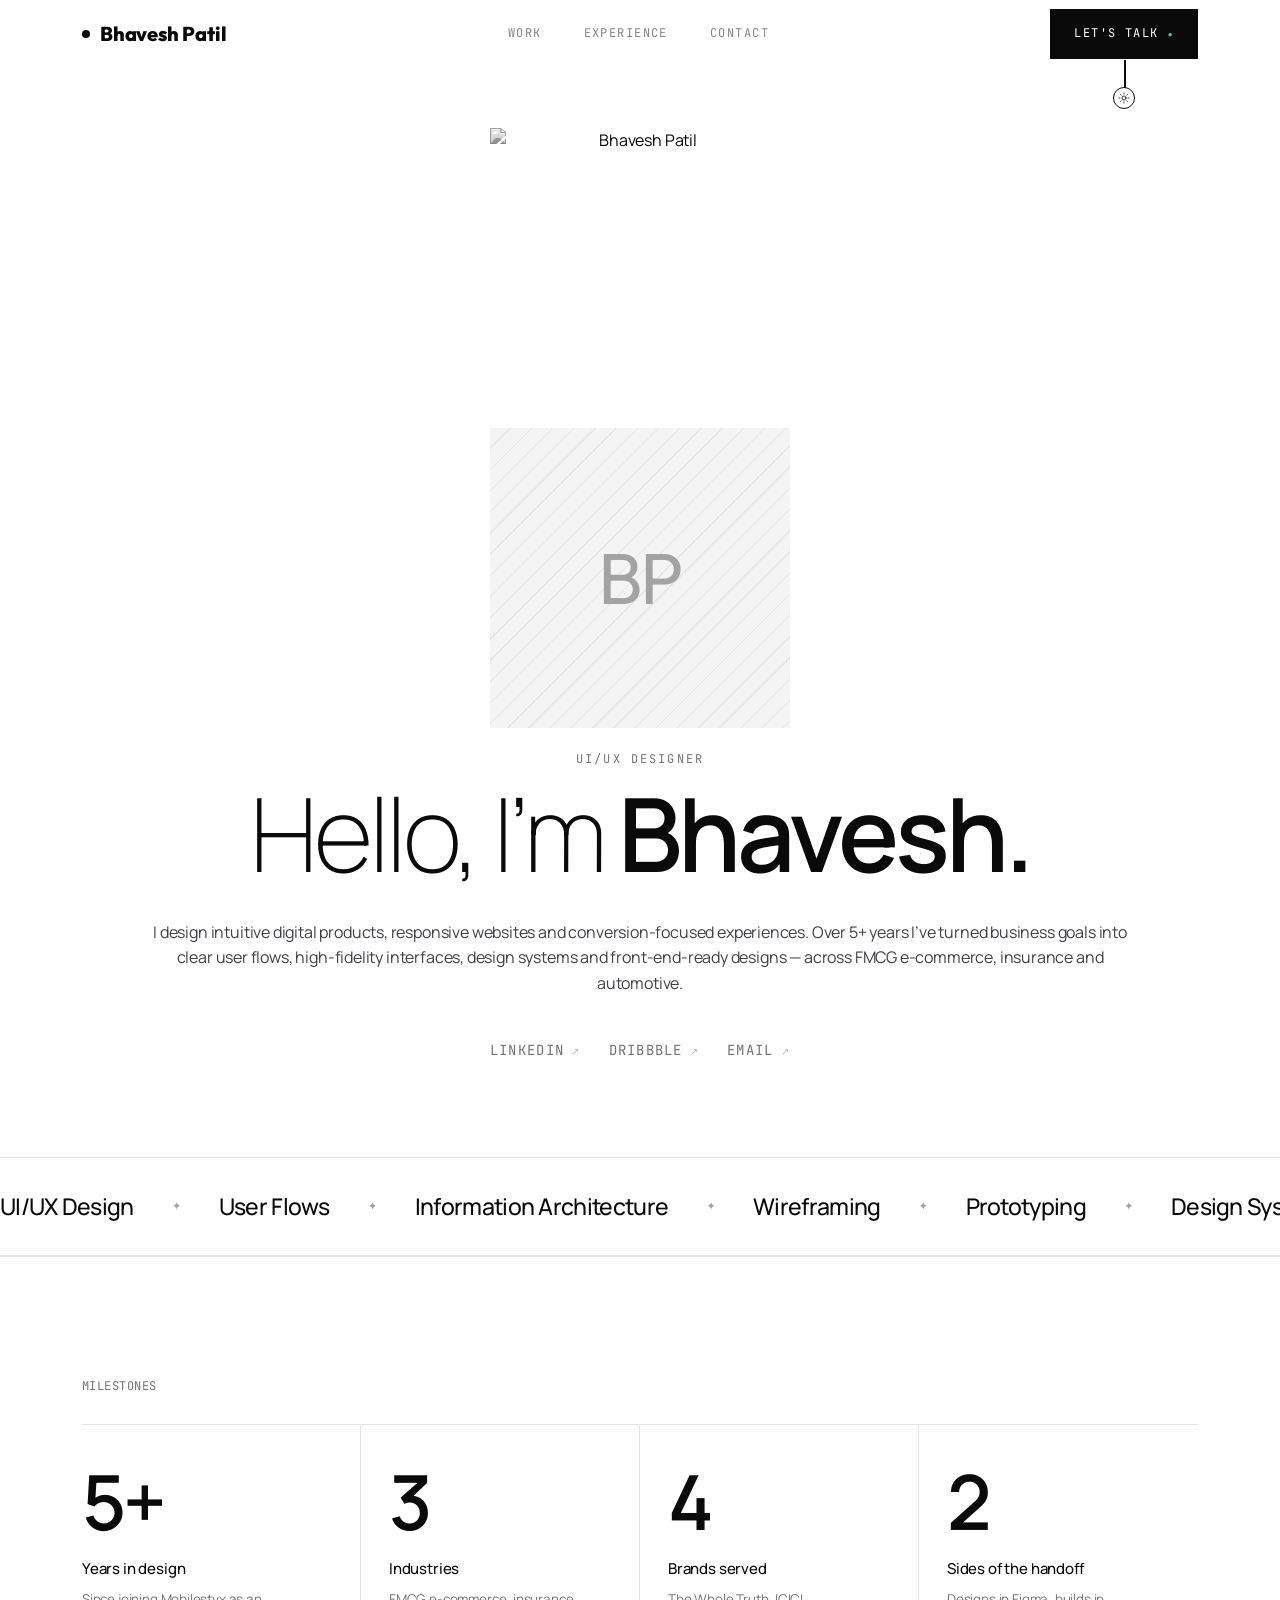
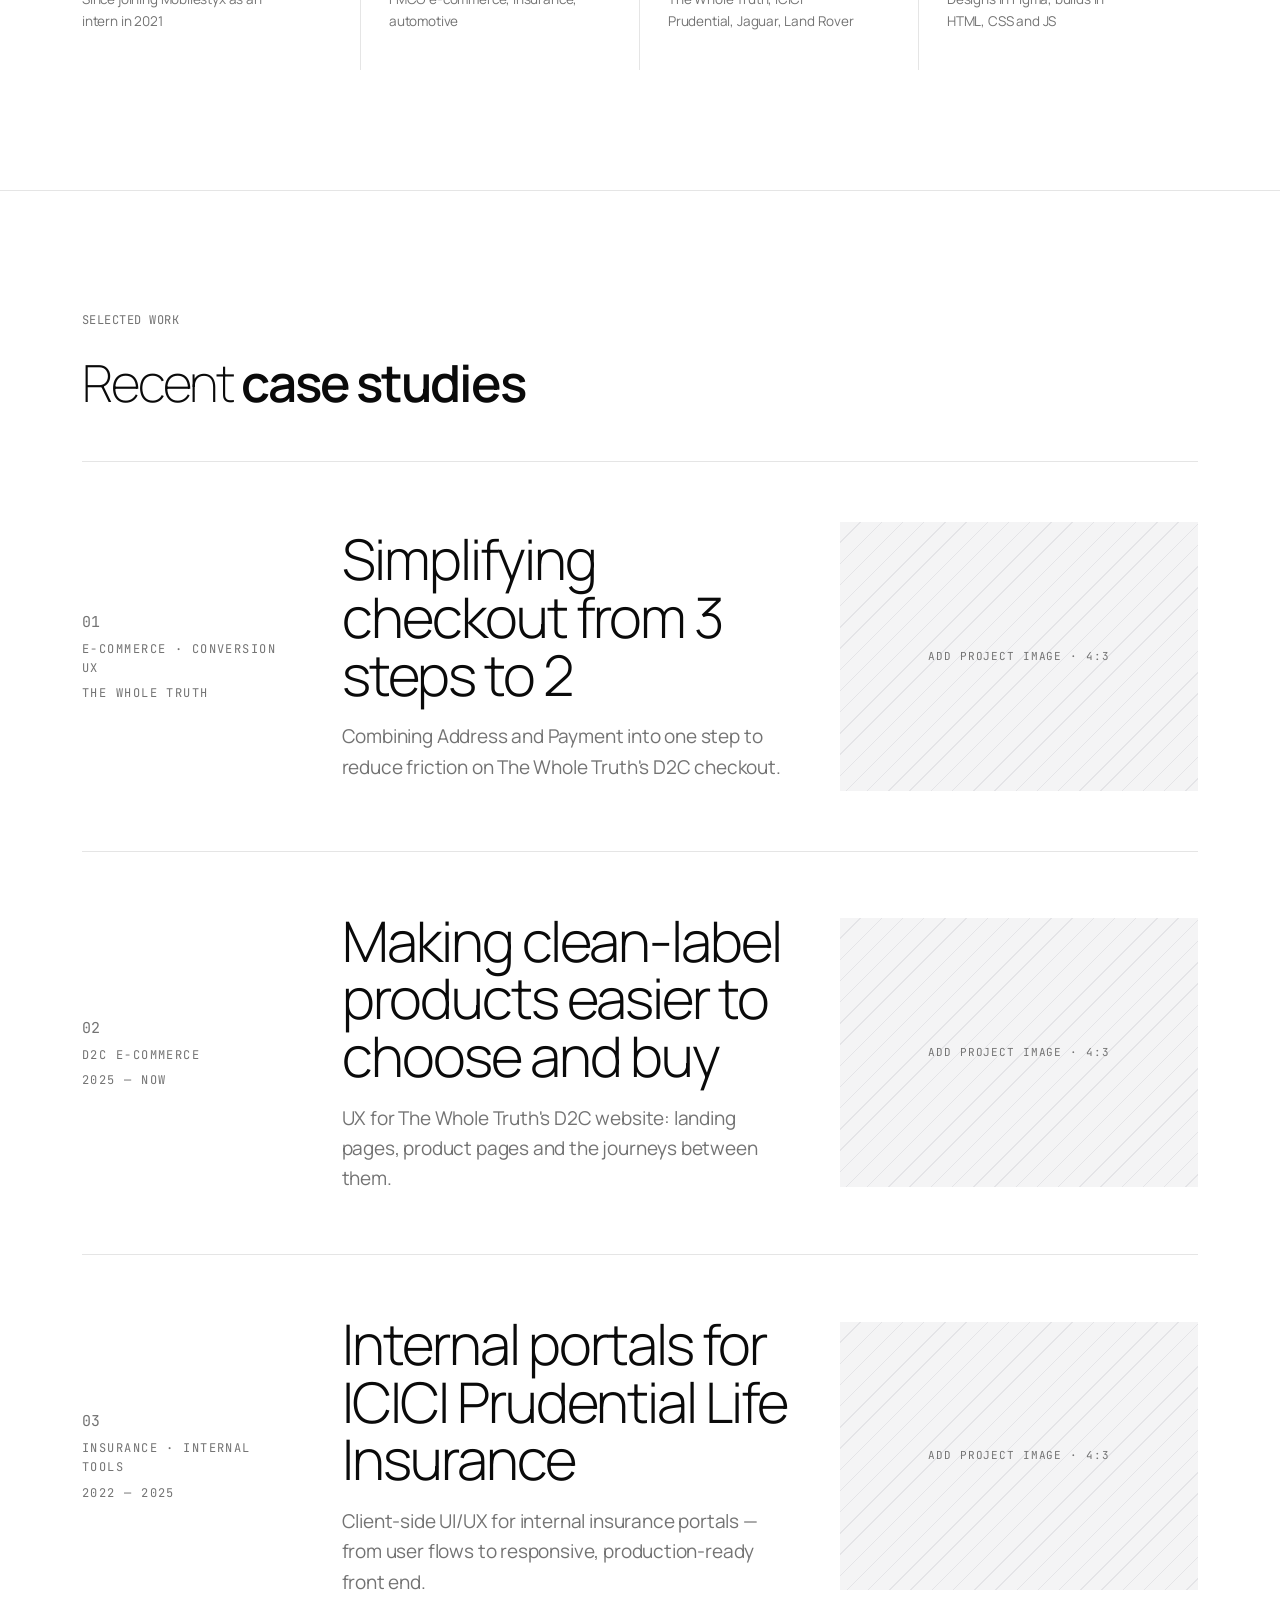
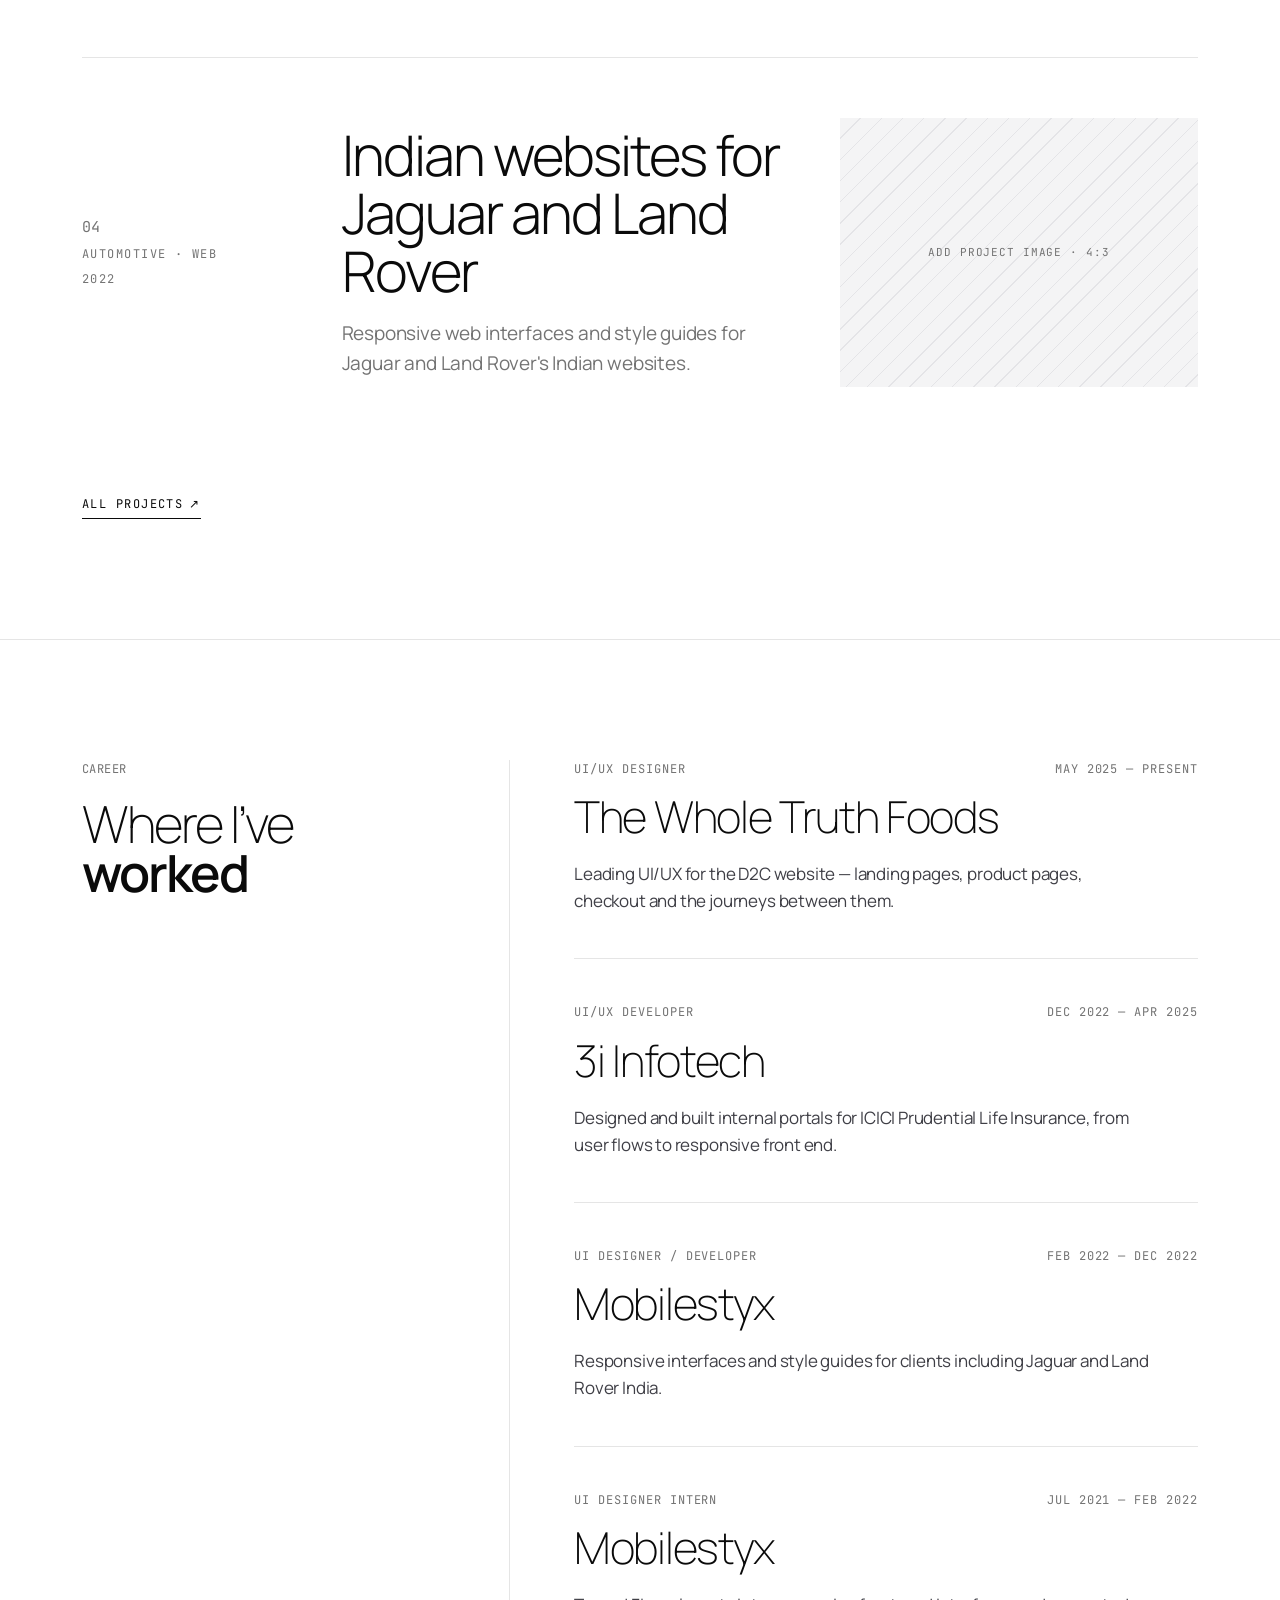
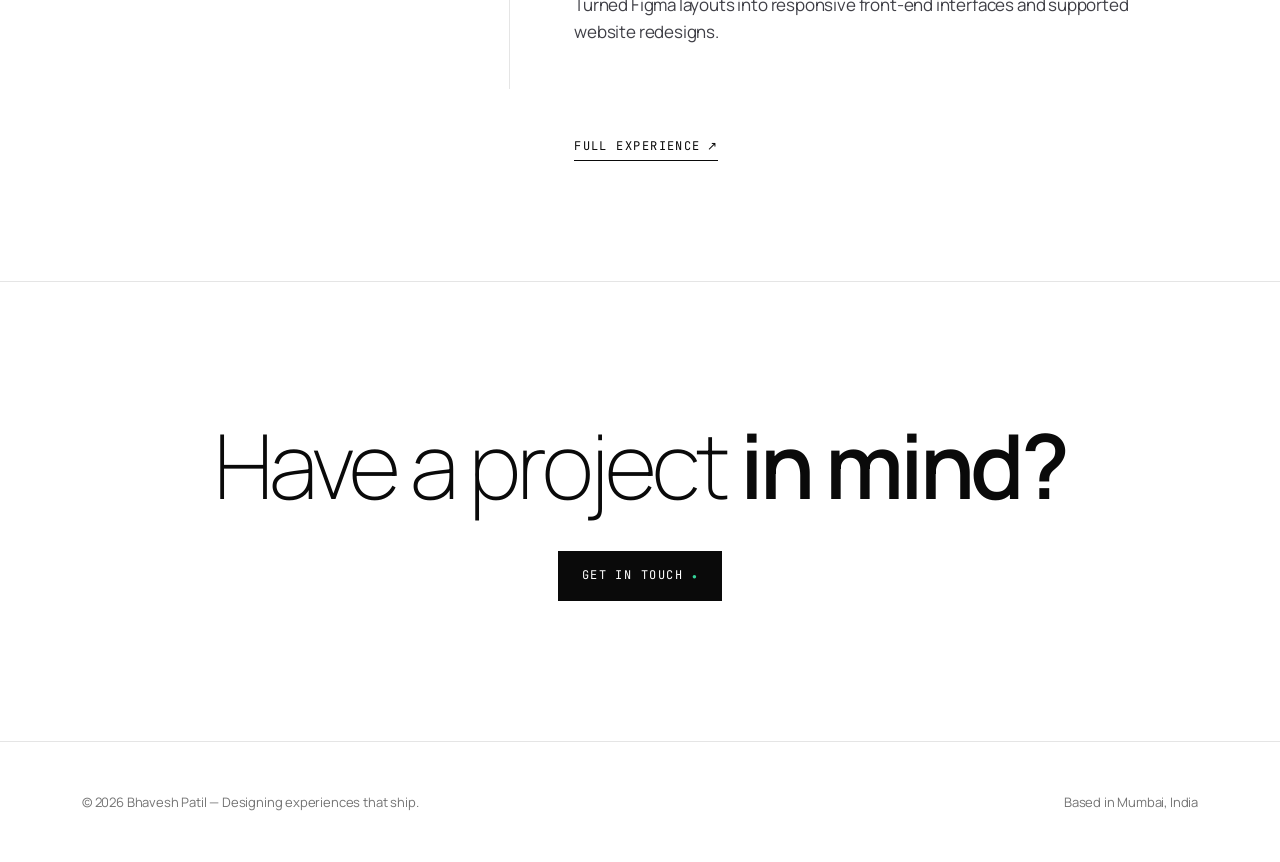
==== commit b120b744: "Update index.html" ====
--- a/index.html
+++ b/index.html
@@ -30,7 +30,7 @@
 <section class="hero">
   <div class="container">
     <figure class="portrait">
-      <!-- Replace the placeholder with: <img src="assets/portrait.jpg" alt="Bhavesh Patil"/> -->
+      <img src="assets/BhaveshPortrait.png" alt="Bhavesh Patil"/>
       <div class="ph mono" role="img" aria-label="Portrait placeholder">BP</div>
       <figcaption>UI/UX Designer</figcaption>
     </figure>
@@ -102,4 +102,4 @@
 </footer>
 <script src="main.js"></script>
 </body>
-</html>+</html>
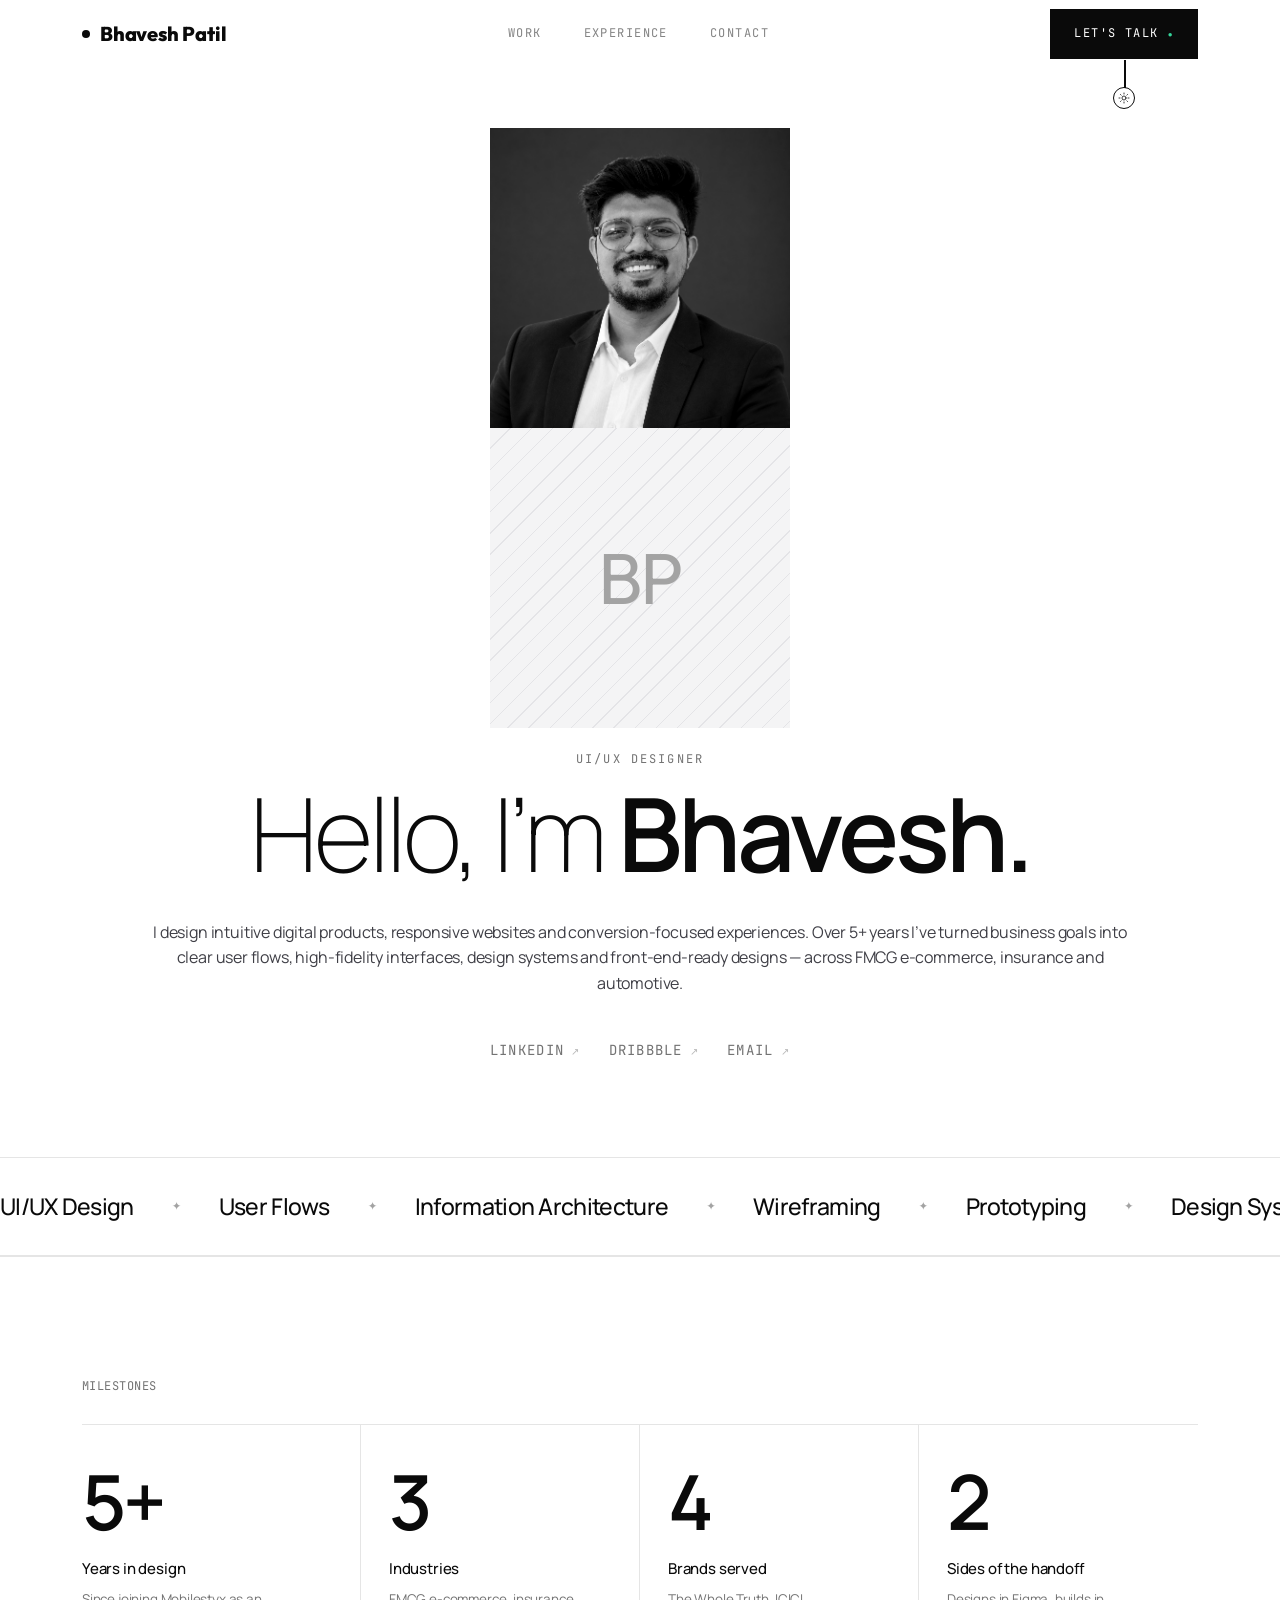
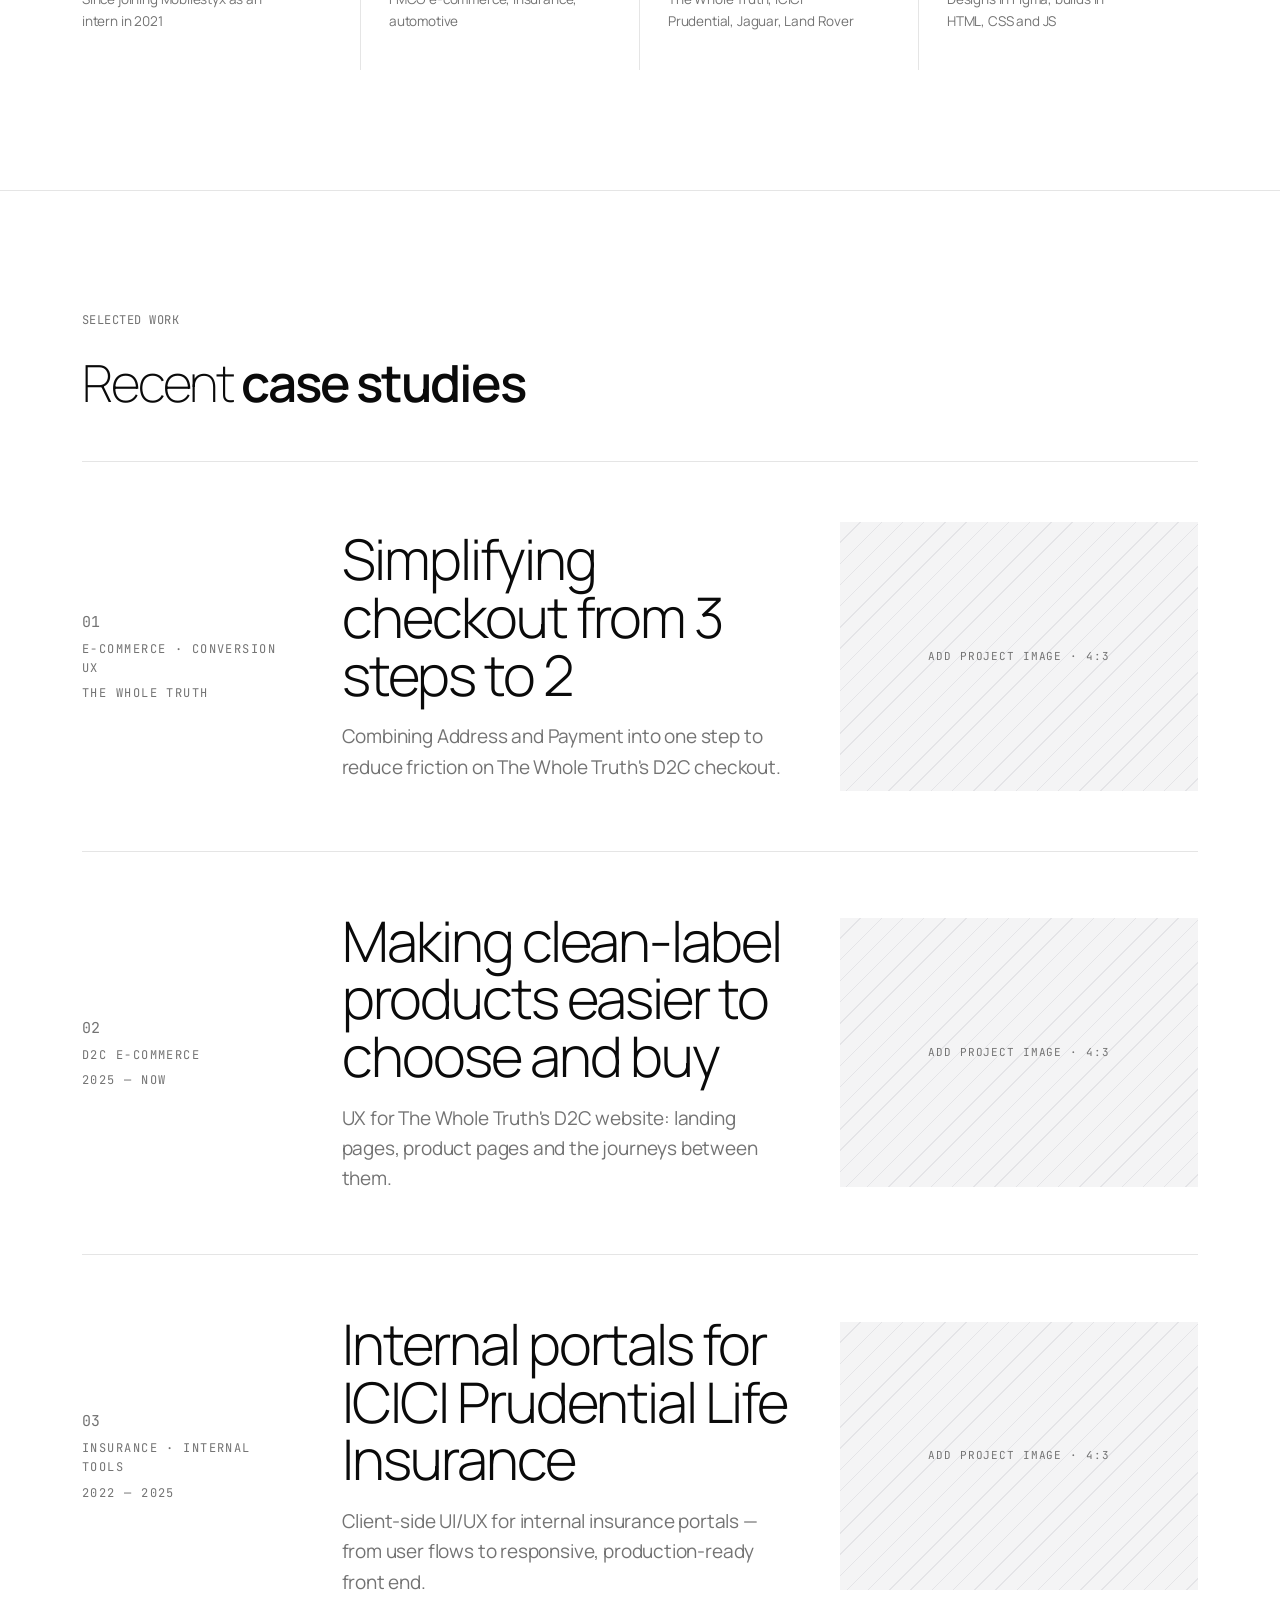
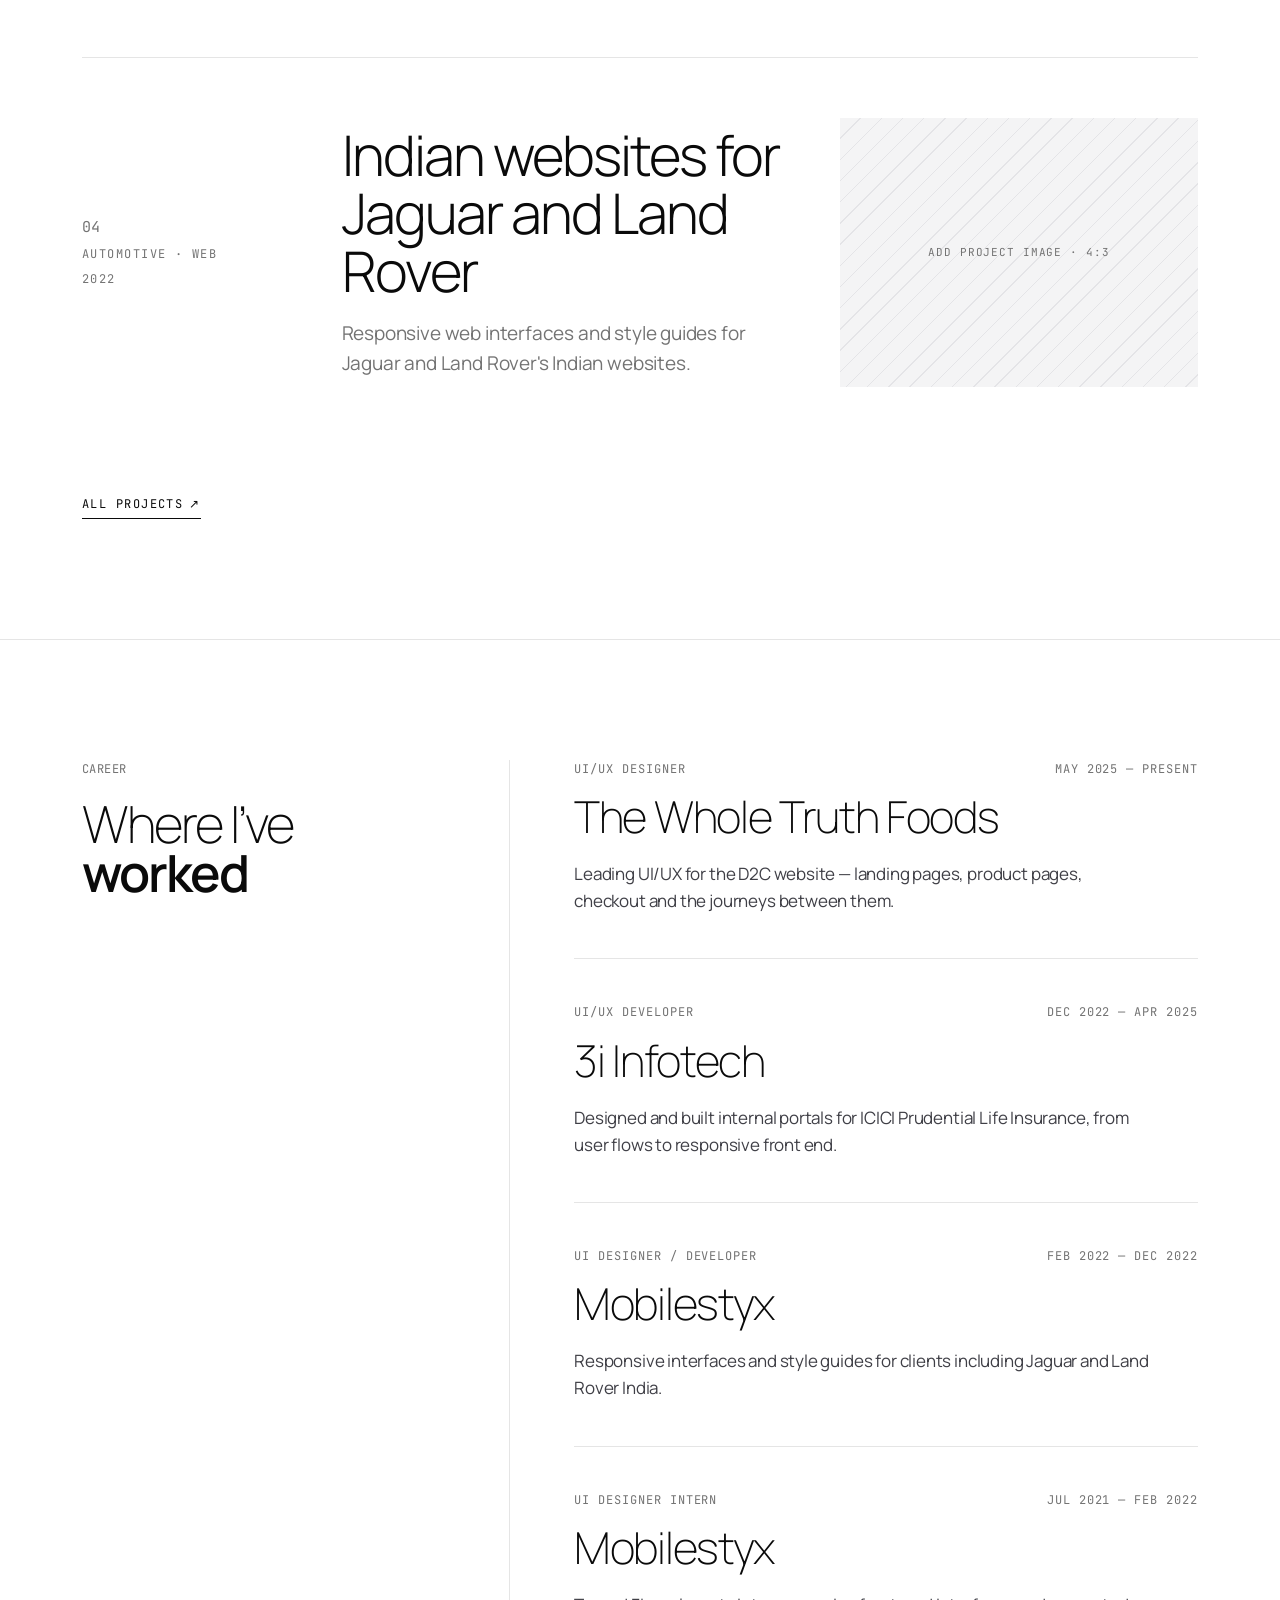
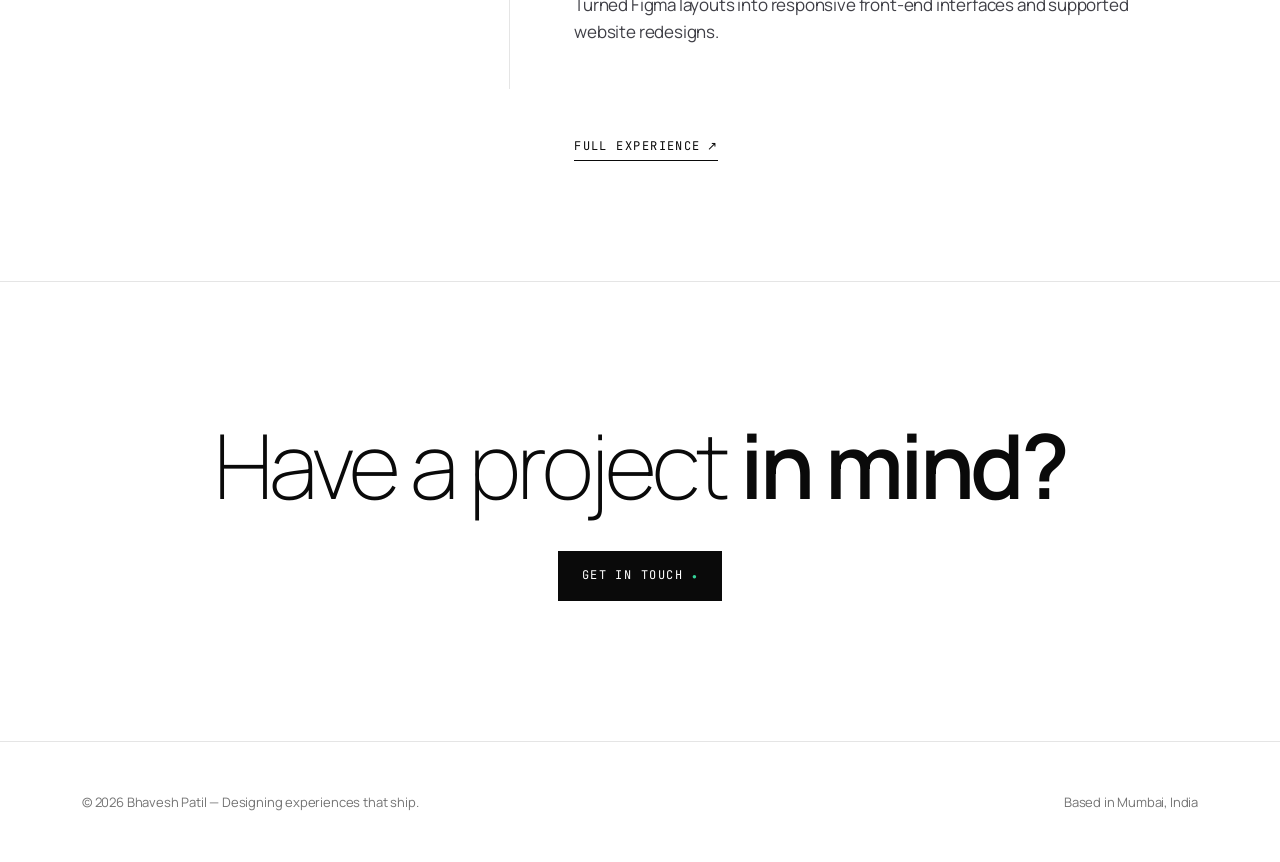
==== commit 3933e22c: "Update index.html" ====
--- a/index.html
+++ b/index.html
@@ -30,7 +30,7 @@
 <section class="hero">
   <div class="container">
     <figure class="portrait">
-      <img src="assets/BhaveshPortrait.png" alt="Bhavesh Patil"/>
+      <img src="assets/fonts/BhaveshPortrait.png" alt="Bhavesh Patil"/>
       <div class="ph mono" role="img" aria-label="Portrait placeholder">BP</div>
       <figcaption>UI/UX Designer</figcaption>
     </figure>
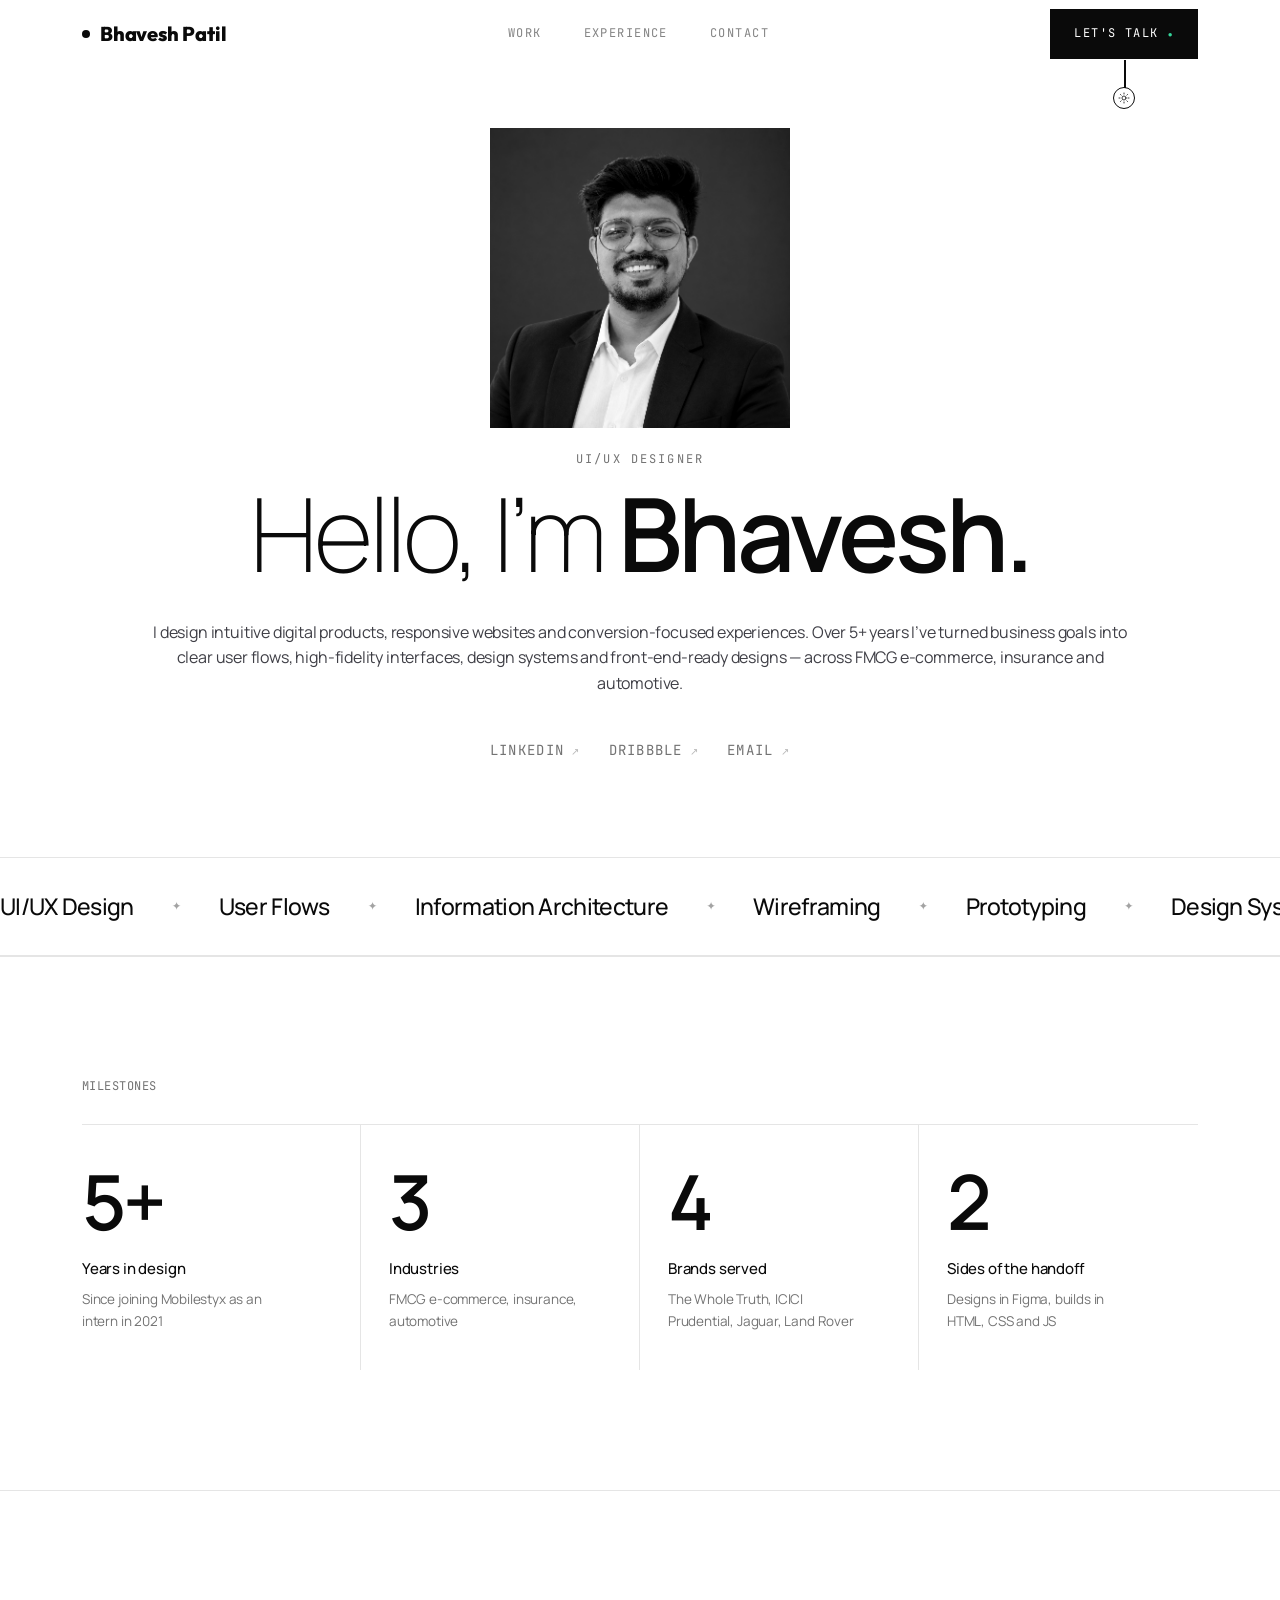
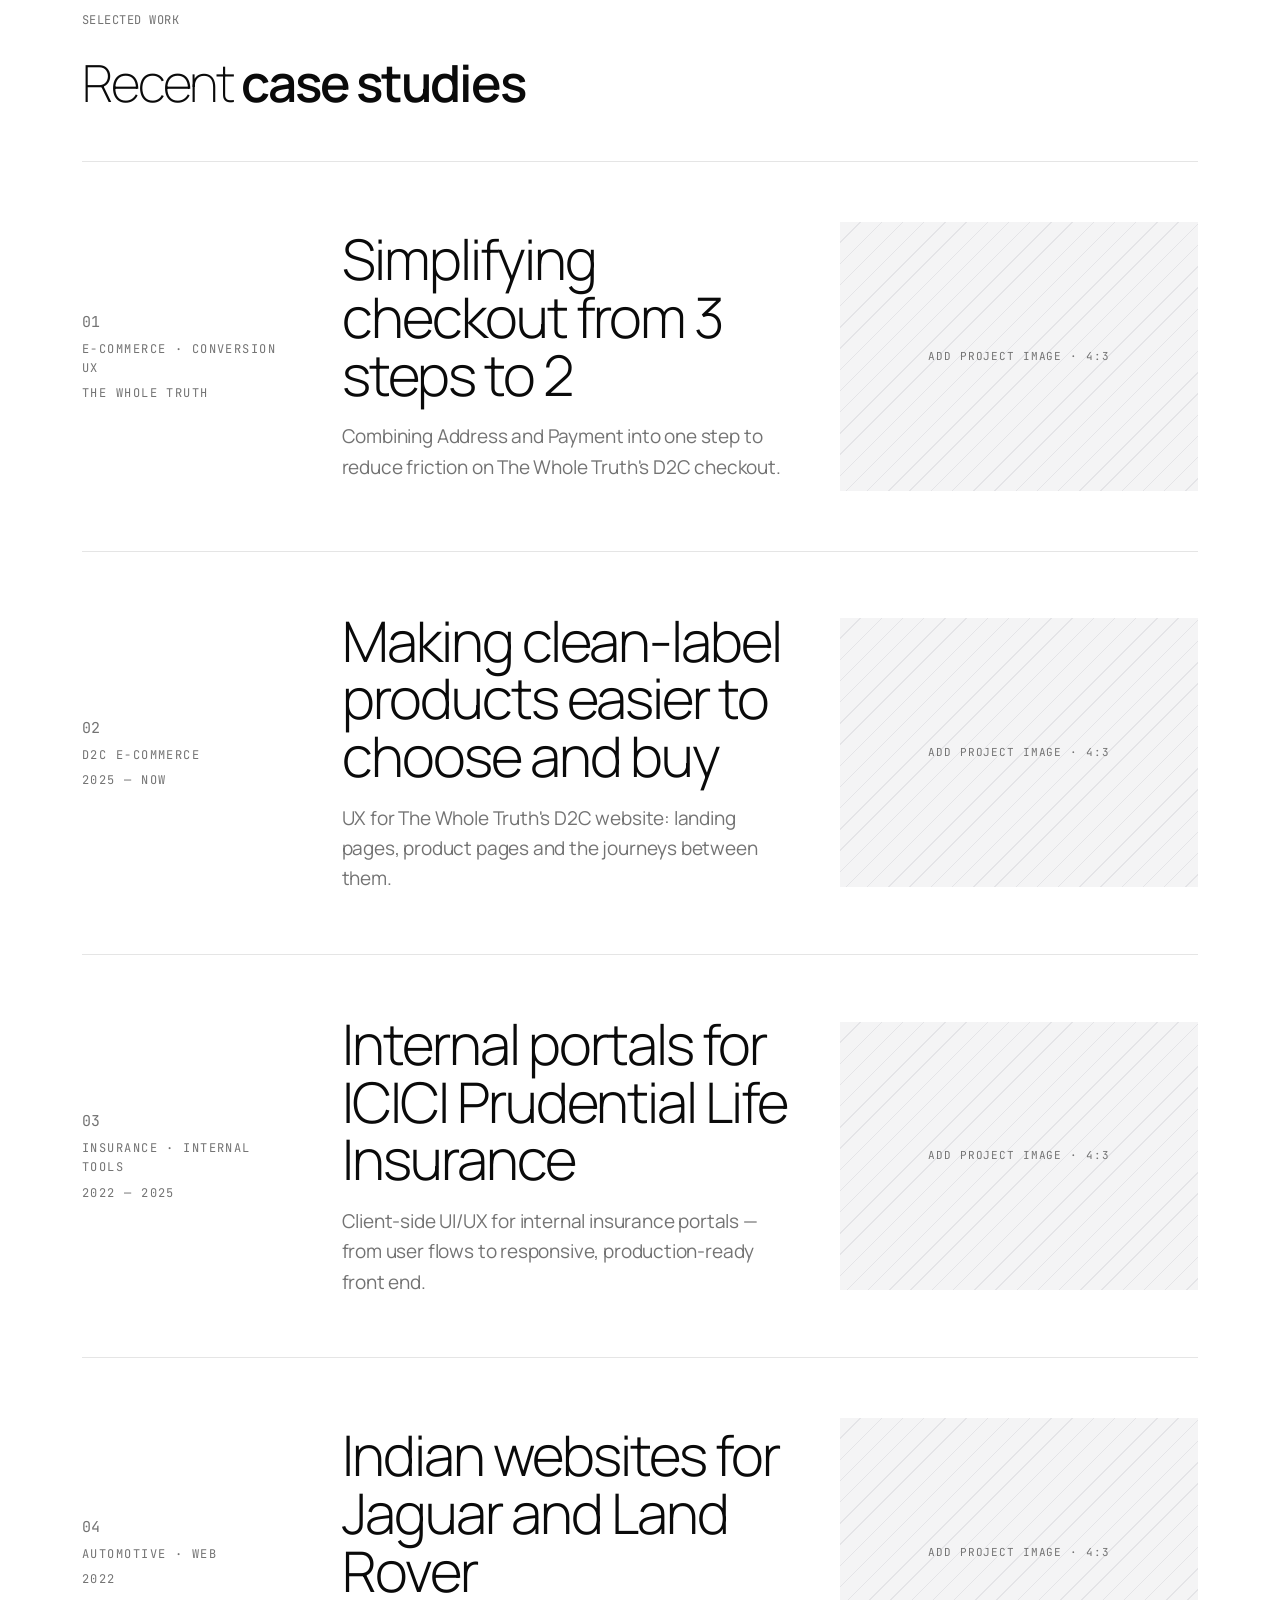
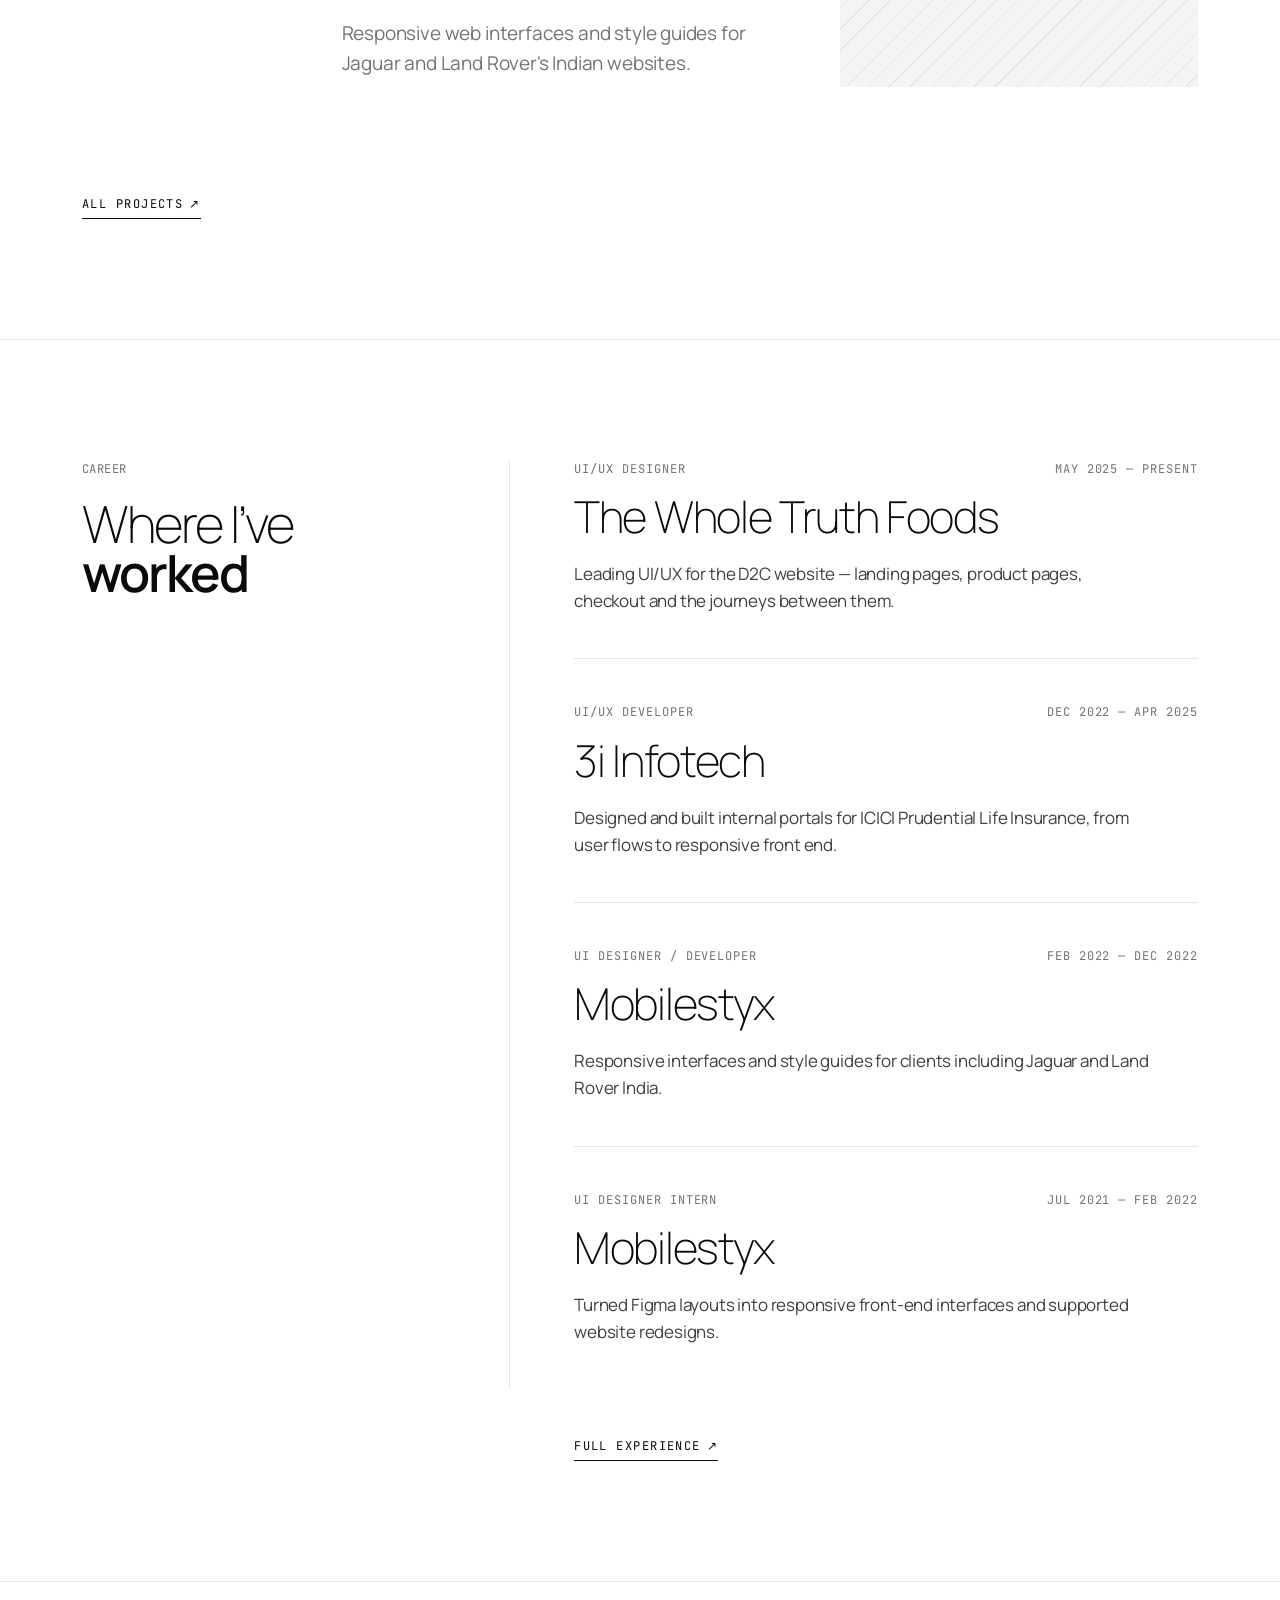
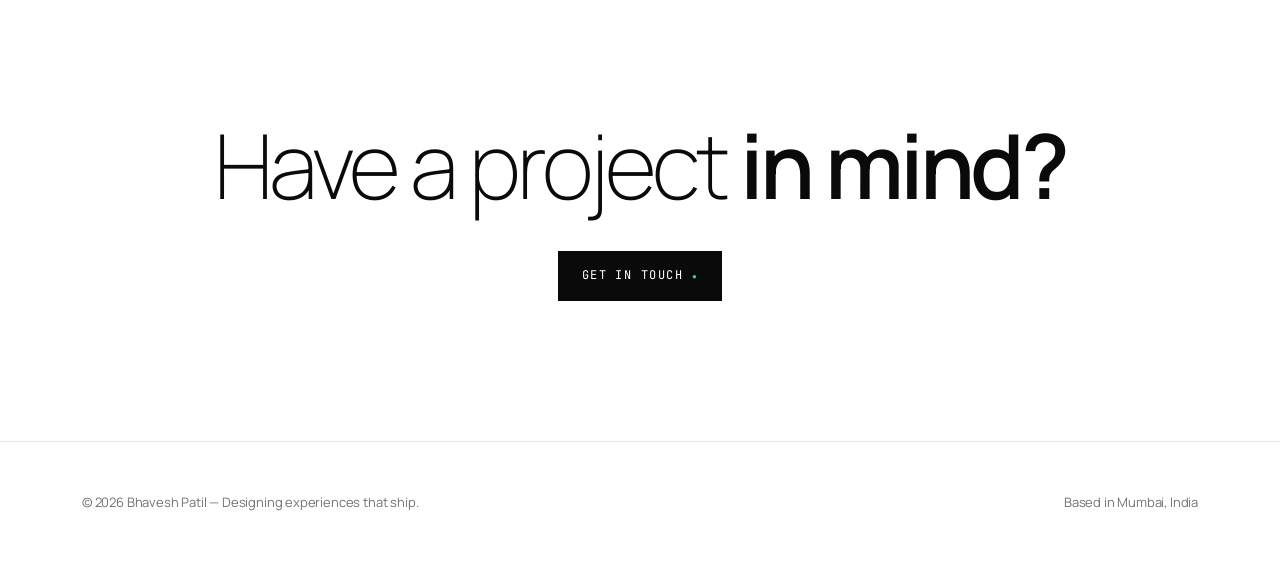
==== commit 9df11fe4: "Update index.html" ====
--- a/index.html
+++ b/index.html
@@ -31,7 +31,7 @@
   <div class="container">
     <figure class="portrait">
       <img src="assets/fonts/BhaveshPortrait.png" alt="Bhavesh Patil"/>
-      <div class="ph mono" role="img" aria-label="Portrait placeholder">BP</div>
+      <!-- <div class="ph mono" role="img" aria-label="Portrait placeholder">BP</div> -->
       <figcaption>UI/UX Designer</figcaption>
     </figure>
     <h1 class="hero-title">Hello, I&rsquo;m <b>Bhavesh.</b></h1>
